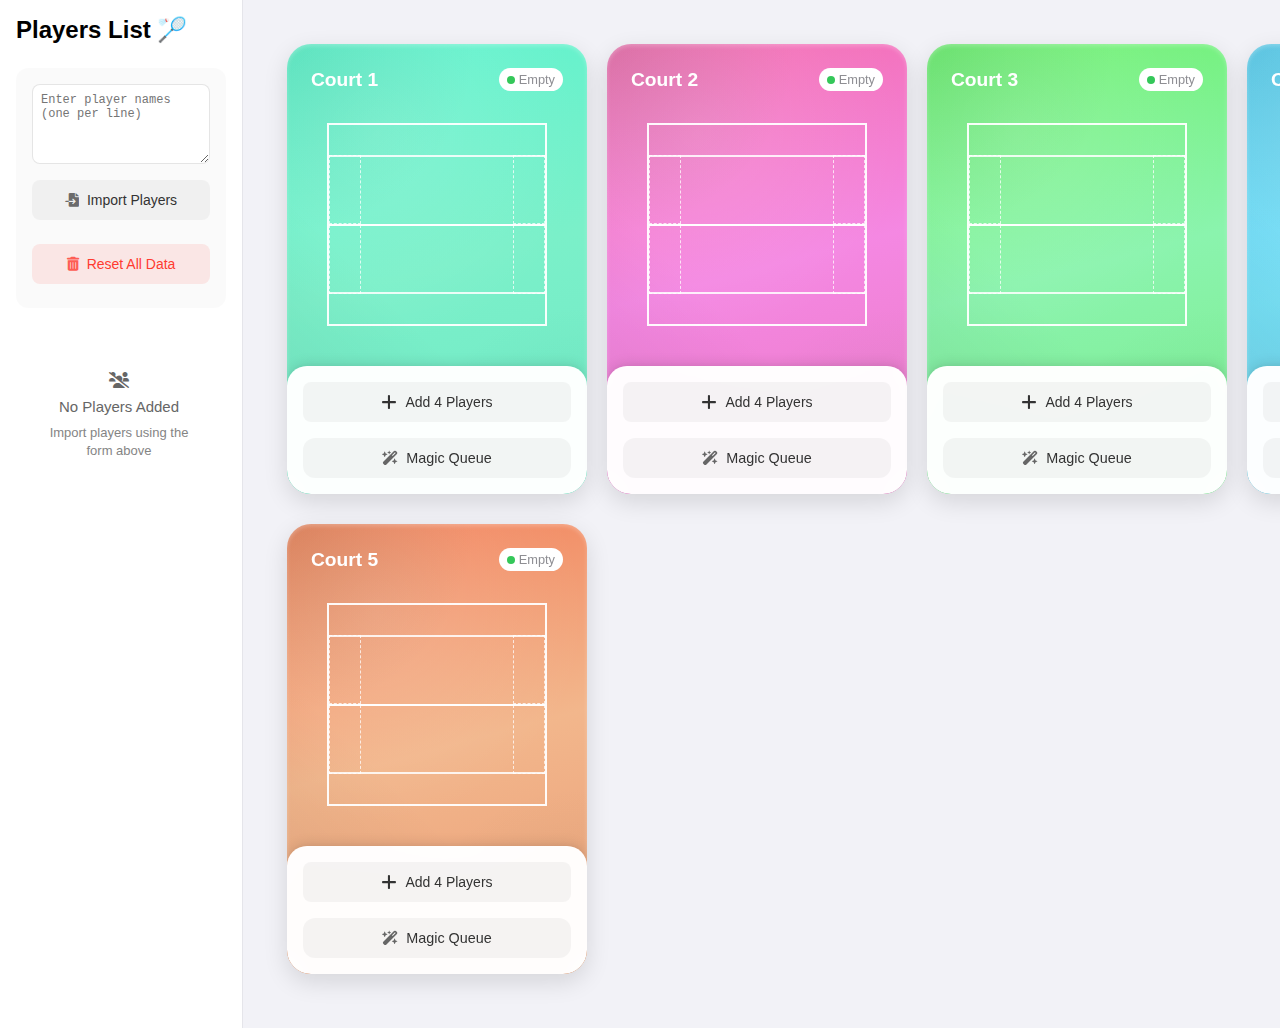
==== index.html @ 4c977e9c "fix cache and gradients" ====
<!DOCTYPE html>
<html lang="en">
<head>
    <meta charset="UTF-8">
    <meta name="viewport" content="width=device-width, initial-scale=1.0, maximum-scale=1.0, user-scalable=no">
    <title>Badminton Queue Manager</title>
    <link rel="manifest" href="manifest.json">
    <meta name="theme-color" content="#0E6F67">
    <link rel="apple-touch-icon" href="icons/icon-192x192.png">
    <!-- Add iOS specific meta tags -->
    <meta name="apple-mobile-web-app-capable" content="yes">
    <meta name="apple-mobile-web-app-status-bar-style" content="black-translucent">
    <meta name="apple-mobile-web-app-title" content="Queue Master">
    <link rel="stylesheet" href="styles.css?v=1.0.1">
    <link rel="stylesheet" href="https://cdnjs.cloudflare.com/ajax/libs/font-awesome/6.0.0/css/all.min.css">
    <!-- Add splash screen images for iOS -->
    <link rel="apple-touch-startup-image" href="splash/apple-splash-2048-2732.png" media="(device-width: 1024px) and (device-height: 1366px) and (-webkit-device-pixel-ratio: 2)">
    <link rel="apple-touch-startup-image" href="splash/apple-splash-1668-2388.png" media="(device-width: 834px) and (device-height: 1194px) and (-webkit-device-pixel-ratio: 2)">
    <link rel="apple-touch-startup-image" href="splash/apple-splash-1536-2048.png" media="(device-width: 768px) and (device-height: 1024px) and (-webkit-device-pixel-ratio: 2)">
    <link rel="apple-touch-startup-image" href="splash/apple-splash-1125-2436.png" media="(device-width: 375px) and (device-height: 812px) and (-webkit-device-pixel-ratio: 3)">
    <link rel="apple-touch-startup-image" href="splash/apple-splash-828-1792.png" media="(device-width: 414px) and (device-height: 896px) and (-webkit-device-pixel-ratio: 2)">
    <meta http-equiv="Cache-Control" content="no-cache, no-store, must-revalidate">
    <meta http-equiv="Pragma" content="no-cache">
    <meta http-equiv="Expires" content="0">
    <script src="app.js?v=1.0.1" defer></script>
    <!-- Force reload for Safari -->
    <script>
        if ('serviceWorker' in navigator) {
            window.addEventListener('load', async () => {
                try {
                    // Unregister old service worker
                    const registrations = await navigator.serviceWorker.getRegistrations();
                    await Promise.all(registrations.map(r => r.unregister()));
                    
                    // Register new service worker
                    await navigator.serviceWorker.register('/sw.js?v=1.0.1');
                    
                    // Force reload after registration
                    window.location.reload(true);
                } catch (error) {
                    console.error('Service worker registration failed:', error);
                }
            });
        }
    </script>
</head>
<body>
    <div class="mobile-tabs">
        <button class="tab-btn active" data-view="courts">
            <i class="fas fa-table-tennis"></i>
            Courts
        </button>
        <button class="tab-btn" data-view="players">
            <i class="fas fa-users"></i>
            Players
        </button>
    </div>

    <div class="views-container">
        <div class="view active" id="courts-view">
            <div class="container">
                <aside class="sidebar">
                    <div class="sidebar-header">
                        <h2>Players List 🏸</h2>
                    </div>
                    <div class="import-section">
                        <textarea id="playerImport" placeholder="Enter player names (one per line)"></textarea>
                        <button id="importButton" class="secondary-button">
                            <i class="fas fa-file-import"></i> Import Players
                        </button>
                        <button id="resetButton" class="danger-button">
                            <i class="fas fa-trash-alt"></i> Reset All Data
                        </button>
                    </div>
                    <div class="players-list" id="playersList">
                        <!-- Players will be dynamically added here -->
                    </div>
                </aside>
                <main class="main-content">
                    <div class="courts-container">
                        <!-- Courts will be dynamically added here -->
                    </div>
                </main>
            </div>
        </div>
        <div class="view" id="players-view">
            <div class="mobile-players-content">
                <div class="sidebar-header">
                    <h2>Players List 🏸</h2>
                </div>
                <div class="import-section">
                    <textarea id="mobilePlayerImport" placeholder="Enter player names (one per line)"></textarea>
                    <button id="mobileImportButton" class="secondary-button">
                        <i class="fas fa-file-import"></i> Import Players
                    </button>
                    <button id="mobileResetButton" class="danger-button">
                        <i class="fas fa-trash-alt"></i> Reset All Data
                    </button>
                </div>
                <div class="mobile-players-list">
                    <!-- Players will be dynamically added here -->
                </div>
            </div>
        </div>
    </div>
    <div id="quickAddModal" class="modal">
        <div class="modal-content">
            <div class="modal-header">
                <h3>Add to Court</h3>
                <button class="close-btn">×</button>
            </div>
            <div class="modal-body">
                <div class="players-section">
                    <div class="section-header">
                        <h4>Available Players</h4>
                        <div class="sort-options">
                            <button class="sort-btn active" data-sort="name">Name</button>
                            <button class="sort-btn" data-sort="games">Games</button>
                            <button class="sort-btn" data-sort="recent">Recent</button>
                        </div>
                    </div>
                    <div class="search-container">
                        <input type="text" 
                               id="quickAddSearchInput" 
                               placeholder="Search players..." 
                               class="player-search-input"
                               autocomplete="off">
                    </div>
                    <div class="selected-count">
                        <span>Selected Players (0/4)</span>
                    </div>
                    <div class="players-grid" id="quickAddPlayersList">
                        <!-- Players will be rendered here -->
                    </div>
                </div>
            </div>
            <div class="modal-footer">
                <button class="modal-btn secondary" id="cancelQuickAdd">Cancel</button>
                <button class="modal-btn primary" id="confirmQuickAdd">Add to Court</button>
            </div>
        </div>
    </div>
    <div id="queueModal" class="modal">
        <div class="modal-content">
            <div class="modal-header">
                <h3>Add to Queue</h3>
                <button class="close-btn">×</button>
            </div>
            <div class="modal-body">
                <div class="players-section">
                    <div class="section-header">
                        <h4>Available Players</h4>
                        <div class="sort-options">
                            <button class="sort-btn active" data-sort="name">Name</button>
                            <button class="sort-btn" data-sort="games">Games</button>
                            <button class="sort-btn" data-sort="recent">Recent</button>
                        </div>
                    </div>
                    <div class="search-container">
                        <input type="text" 
                               id="queueSearchInput" 
                               placeholder="Search players..." 
                               class="player-search-input"
                               autocomplete="off">
                    </div>
                    <div class="players-grid" id="queuePlayersList">
                        <!-- Players will be added here -->
                    </div>
                </div>
                <div class="selected-count">
                    <span>Selected Players (0/4)</span>
                </div>
            </div>
            <div class="modal-footer">
                <button class="modal-btn secondary" id="cancelQueue">Cancel</button>
                <button class="modal-btn primary" id="confirmQueue">Queue</button>
            </div>
        </div>
    </div>
</body>
</html>
---- styles.css ----
:root {
    --primary-color: #007AFF;
    --background-color: #F2F2F7;
    --sidebar-width: 300px;
    --spacing-sm: 8px;
    --spacing-md: 16px;
    --spacing-lg: 24px;
    /* Status Colors */
    --status-playing: #34C759;
    --status-queued: #FF9500;
    --status-resting: #5856D6;
    --status-waiting: #FF3B30;
    --status-nogames: #8E8E93;
    /* Updated Mesh Gradient Variables - Harmonic Green Theme */
    --court-gradient-1: hsl(145, 50%, 72%);
    --court-gradient-2: hsl(135, 45%, 78%);
    --court-gradient-3: hsl(155, 40%, 75%);
    --court-overlay-1: rgba(255, 255, 255, 0.15);
    --court-overlay-2: rgba(0, 0, 0, 0.08);
    --court-shadow-1: rgba(0, 80, 40, 0.1);
    --court-shadow-2: rgba(0, 100, 50, 0.08);
}

* {
    margin: 0;
    padding: 0;
    box-sizing: border-box;
}

body {
    font-family: -apple-system, BlinkMacSystemFont, "Segoe UI", Roboto, Helvetica, Arial, sans-serif;
    background-color: var(--background-color);
}

.container {
    display: flex;
    min-height: 100vh;
}

.sidebar {
    width: var(--sidebar-width);
    background-color: white;
    border-right: 1px solid #E5E5EA;
    padding: var(--spacing-md);
    display: flex;
    flex-direction: column;
    min-height: 0; /* Important for nested flex scrolling */
}

.sidebar-header {
    flex-shrink: 0;
    margin-bottom: var(--spacing-lg);
}

.import-section {
    flex-shrink: 0;
    display: flex;
    flex-direction: column;
    gap: var(--spacing-md);
    margin-bottom: var(--spacing-lg);
    padding: var(--spacing-md);
    background: rgba(0, 0, 0, 0.02);
    border-radius: 12px;
}

#playerImport {
    padding: var(--spacing-sm);
    border: 1px solid rgba(0, 0, 0, 0.1);
    border-radius: 8px;
    min-height: 80px;
    resize: vertical;
    background: white;
    font-size: 0.9em;
}

.primary-button {
    background-color: var(--primary-color);
    color: white;
    border: none;
    padding: var(--spacing-sm) var(--spacing-md);
    border-radius: 8px;
    cursor: pointer;
    font-size: 14px;
    display: flex;
    align-items: center;
    justify-content: center;
    gap: var(--spacing-sm);
    transition: opacity 0.2s;
    margin-bottom: var(--spacing-sm);
    height: 40px;
    min-width: 100px;
}

.primary-button:hover {
    opacity: 0.9;
}

.players-list {
    flex: 1;
    overflow-y: auto;
    padding-right: 4px; /* Space for scrollbar */
    min-height: 0; /* Important for nested flex scrolling */
}

.player-item {
    padding: var(--spacing-md);
    border-radius: 12px;
    background: white;
    margin-bottom: var(--spacing-sm);
    display: flex;
    align-items: center;
    justify-content: space-between;
    transition: all 0.2s ease;
    border: 1px solid rgba(0, 0, 0, 0.05);
}

.player-item:hover {
    transform: translateY(-1px);
    box-shadow: 0 2px 8px rgba(0, 0, 0, 0.05);
}

.player-info {
    display: flex;
    flex-direction: column;
    gap: 4px;
}

.player-name {
    font-weight: 500;
    color: #333;
}

.player-stats {
    display: flex;
    align-items: center;
    gap: var(--spacing-md);
    font-size: 0.85em;
    color: #666;
}

.games-played, .last-game {
    display: flex;
    align-items: center;
    gap: 4px;
}

.games-played i {
    color: #FFD700;
}

.last-game i {
    color: var(--primary-color);
}

.player-statuses {
    display: flex;
    gap: 4px;
    flex-wrap: wrap;
    justify-content: flex-end;
}

.status-badge {
    font-size: 0.75em;
    padding: 2px 6px;
    border-radius: 4px;
    display: flex;
    align-items: center;
    gap: 4px;
    background: rgba(0, 0, 0, 0.05);
    color: #666;
}

.status-badge i {
    font-size: 0.9em;
}

/* Status-specific colors */
.status-badge.playing {
    background: rgba(52, 199, 89, 0.1);
    color: var(--status-playing);
}

.status-badge.queued {
    background: rgba(255, 149, 0, 0.1);
    color: var(--status-queued);
}

.status-badge.resting {
    background: rgba(88, 86, 214, 0.1);
    color: var(--status-resting);
}

.status-badge.available {
    background: rgba(0, 122, 255, 0.1);
    color: var(--primary-color);
}

.status-badge.nogames {
    background: rgba(142, 142, 147, 0.1);
    color: var(--status-nogames);
}

.status-chip {
    padding: 4px 12px;
    border-radius: 12px;
    font-size: 12px;
    font-weight: 500;
    display: flex;
    align-items: center;
    gap: 4px;
}

.status-chip.playing {
    background-color: rgba(52, 199, 89, 0.1);
    color: var(--status-playing);
}

.status-chip.queued {
    background-color: rgba(255, 149, 0, 0.1);
    color: var(--status-queued);
}

.status-chip.resting {
    background-color: rgba(88, 86, 214, 0.1);
    color: var(--status-resting);
}

.status-chip.waiting {
    background-color: rgba(255, 59, 48, 0.1);
    color: var(--status-waiting);
}

.status-chip.nogames {
    background-color: rgba(142, 142, 147, 0.1);
    color: var(--status-nogames);
}

.status-chip i {
    font-size: 10px;
}

.main-content {
    flex-grow: 1;
    padding: var(--spacing-lg);
}

.courts-container {
    display: grid;
    grid-template-columns: repeat(auto-fit, minmax(300px, 1fr));
    gap: 20px;
    padding: 20px;
    max-width: 1600px; /* Increased to accommodate more courts */
    margin: 0 auto;
}

/* Responsive adjustments */
@media (max-width: 1200px) {
    .courts-container {
        grid-template-columns: repeat(2, 1fr);
    }
}

@media (max-width: 768px) {
    .courts-container {
        grid-template-columns: 1fr;
    }
}

.court-2d {
    aspect-ratio: 1 / 1.5;
    width: 100%;
    position: relative;
    display: flex;
    flex-direction: column;
    border-radius: 24px;
    overflow: hidden;
    margin-bottom: 10px;
    background: 
        /* Corner shadows */
        radial-gradient(
            circle at 0 0,
            var(--court-shadow-1) 0%,
            transparent 35%
        ),
        radial-gradient(
            circle at 100% 100%,
            var(--court-shadow-2) 0%,
            transparent 35%
        ),
        /* Radial highlight */
        radial-gradient(
            circle at 30% 20%,
            var(--court-overlay-1) 0%,
            transparent 50%
        ),
        /* Subtle shadow overlay */
        linear-gradient(
            45deg,
            var(--court-overlay-2) 0%,
            transparent 40%
        ),
        /* Base gradient */
        linear-gradient(
            165deg,
            var(--court-gradient-1) 0%,
            var(--court-gradient-2) 50%,
            var(--court-gradient-3) 100%
        );
    box-shadow: 
        0 8px 24px rgba(0, 0, 0, 0.12),
        inset 0 2px 4px rgba(255, 255, 255, 0.25);
    touch-action: manipulation; /* Optimize for touch */
    -webkit-tap-highlight-color: transparent; /* Remove tap highlight on iOS */
    transform: translateZ(0); /* Enable hardware acceleration */
    will-change: transform; /* Optimize animations */
}

.court-simulation {
    flex: 1;
    padding: var(--spacing-lg);
    display: flex;
    flex-direction: column;
}

.court-bottom-section {
    background: rgba(255, 255, 255, 0.98);
    border-radius: 20px 20px 0 0;
    padding: var(--spacing-md);
    box-shadow: 
        0 -4px 12px rgba(0, 0, 0, 0.08),
        0 -2px 4px rgba(0, 0, 0, 0.04);
    backdrop-filter: blur(8px);
    -webkit-backdrop-filter: blur(8px);
}

@media (max-width: 768px) {
    .court-actions {
        margin-bottom: 0px !important;
    }

    /* Update court touch handling */
    .court-2d {
        /* Remove aspect ratio */
        aspect-ratio: unset;
        height: auto;
        /* Keep other existing styles */
        touch-action: none;
        width: calc(100% - var(--spacing-md) * 2);
        max-width: 100%;
        margin: var(--spacing-md);
        border-radius: 24px;
    }

    /* Ensure container allows scrolling */
    .courts-container {
        touch-action: pan-y; /* Enable vertical scrolling */
        -webkit-overflow-scrolling: touch;
        overflow-y: auto;
        overflow-x: hidden;
        width: 100%;
        padding: 0;
        margin: 0;
        max-width: 100%;
        grid-template-columns: 100%;
    }

    /* Ensure view container allows scrolling */
    .view {
        touch-action: pan-y; /* Enable vertical scrolling */
        -webkit-overflow-scrolling: touch;
        overflow-y: auto;
    }
}

.court-header {
    display: flex;
    align-items: center;
    justify-content: space-between;
    margin-bottom: var(--spacing-md);
}

.court-number {
    font-size: 1.2em;
    font-weight: 600;
    color: white;
}

.court-status {
    display: flex;
    align-items: center;
    gap: 4px;
    background: rgba(255, 255, 255, 1);
    padding: 4px 8px;
    border-radius: 12px;
    font-size: 0.8em;
    font-weight: 500;
}

.time-elapsed {
    color: #666;
    margin-left: 4px;
    font-weight: normal;
}

.status-dot {
    width: 8px;
    height: 8px;
    border-radius: 50%;
    background: var(--status-playing);
}

.elapsed-time {
    display: flex;
    align-items: center;
    gap: 4px;
    color: white;
    font-weight: 500;
}

.court-content {
    flex: 1;
    position: relative;
    display: flex;
    flex-direction: column;
    justify-content: space-between;
}

.court-lines {
    position: absolute;
    top: 0;
    left: 0;
    right: 0;
    bottom: 0;
    border: 2px solid rgba(255, 255, 255, 0.95);
    margin: var(--spacing-md);
}

.doubles-sideline {
    position: absolute;
    left: 0;
    right: 0;
    height: 2px;
    background: rgba(255, 255, 255, 0.85);
}

.doubles-sideline.left {
    top: 15%;
}

.doubles-sideline.right {
    bottom: 15%;
}

.service-court {
    position: absolute;
    width: 15%;
    height: 35%;
    border: 1px dashed rgba(255, 255, 255, 0.75);
}

.service-court.top-left {
    top: 15%;
    left: 0;
}

.service-court.top-right {
    top: 15%;
    right: 0;
}

.service-court.bottom-left {
    bottom: 15%;
    left: 0;
}

.service-court.bottom-right {
    bottom: 15%;
    right: 0;
}

.net {
    position: absolute;
    top: 50%;
    left: 0;
    right: 0;
    height: 2px;
    background: white;
    
    transform: translateY(-50%);
}

.net-center {
    position: absolute;
    left: 50%;
    top: 50%;
    transform: translate(-50%, -50%);
    width: 0;
    height: 0;
    background: white;
    border-radius: 50%;
    
}

.team-section {
    position: relative;
    z-index: 1;
    padding: var(--spacing-sm);
    transition: opacity 0.3s ease;
}

.team-info {
    background: rgba(255, 255, 255, 0.98);
    padding: 8px;
    border-radius: 12px;
    box-shadow: 
        0 2px 8px rgba(0, 0, 0, 0.06),
        0 1px 2px rgba(0, 0, 0, 0.04);
    backdrop-filter: blur(8px);
    -webkit-backdrop-filter: blur(8px);
}

.team-players {
    display: flex;
    flex-direction: column;
    gap: 4px;
}

.player {
    display: flex;
    align-items: center;
    padding: 4px 8px;
    border-radius: 6px;
    background: transparent;
    transition: background-color 0.2s ease;
}

.player span {
    font-size: 0.9em;
    font-weight: 500;
    color: #333;
}

.player:hover {
    background: rgba(0, 0, 0, 0.03);
}

/* Remove unnecessary player elements */
.player i,
.player-action-btn {
    display: none;
}

/* Active court styles */
.court-2d.active .court-status {
    color: var(--status-playing);
}

.court-2d.active .status-dot {
    background: var(--status-playing);
}

/* Mobile optimizations */
@media (max-width: 768px) {
    .team-info {
        padding: 6px var(--spacing-sm);
    }

    .player {
        padding: 4px 6px;
    }

    .player-action-btn {
        opacity: 1;
        padding: 4px 6px;
    }

    .courts-container {
        grid-template-columns: 90vw; /* Single column for mobile */
        padding: var(--spacing-md);
        gap: var(--spacing-md);
        padding: 0px;
    }

    .court-2d {
        aspect-ratio: 3/4; /* More compact ratio for mobile */
        scroll-snap-align: center; /* Snap points for each court */
        scroll-snap-stop: always; /* Force stopping at snap points */
        touch-action: pan-x pan-y; /* Allow natural scrolling */
        pointer-events: none; /* Prevent touch interference */
        
        /* Keep existing styles */
        aspect-ratio: unset;
        min-height: 500px;
        width: calc(100% - var(--spacing-md) * 2);
        max-width: 100%;
        margin: var(--spacing-md);
        border-radius: 24px;
    }

    /* But allow touches on interactive elements */
    .court-header,
    .court-bottom-section,
    .queue-action-container,
    button {
        pointer-events: auto;
    }

    /* Ensure container scrolls smoothly */
    .courts-container {
        touch-action: pan-y;
        -webkit-overflow-scrolling: touch;
        padding-bottom: var(--spacing-lg);
    }
}

/* Tablet-specific optimizations */
@media (min-width: 769px) and (max-width: 1024px) {
    .courts-container {
        padding: 0px;
        grid-template-columns: repeat(2, calc(50% - var(--spacing-md))); /* Two columns for tablet */
    }

    .court-2d {
        aspect-ratio: 3/5; /* Balanced ratio for tablets */
        scroll-snap-align: center;
    }
}

/* Add momentum-based scrolling for iOS devices */
@supports (-webkit-touch-callout: none) {
    .courts-container {
        -webkit-overflow-scrolling: touch;
    }
}

.queue-preview {
    margin-top: var(--spacing-md);
    background: rgba(255, 255, 255, 0.98);
    border-radius: 16px;
    padding: var(--spacing-md);
    box-shadow: 
        0 4px 12px rgba(0, 0, 0, 0.08),
        0 2px 4px rgba(0, 0, 0, 0.04);
}

.queue-preview h3 {
    font-size: 0.9em;
    color: #666;
    margin-bottom: var(--spacing-sm);
}

.queue-list {
    display: flex;
    flex-direction: column;
    gap: 4px;
}

.queue-item {
    display: flex;
    align-items: center;
    gap: var(--spacing-sm);
    font-size: 0.85em;
}

.queue-number {
    background: var(--primary-color);
    color: white;
    width: 20px;
    height: 20px;
    border-radius: 50%;
    display: flex;
    align-items: center;
    justify-content: center;
    font-size: 0.8em;
}

.queue-players {
    flex: 1;
}

.estimated-time {
    color: #666;
    font-size: 0.8em;
}

.court-2d:hover {
    transform: none;
    box-shadow: 
        0 8px 24px rgba(0, 0, 0, 0.12),
        inset 0 2px 4px rgba(255, 255, 255, 0.25);
    cursor: default;
    transition: none;
}

/* Update empty state styles */
.court-2d.empty {
    opacity: 1;
}

/* Remove empty team info styles since we're not showing them */
.team-info.empty {
    display: none;
}

/* Keep other empty state styles the same */
.queue-preview.empty {
    background: rgba(255, 255, 255, 0.9);
    min-height: 80px;
}

.quick-add-container {
    position: absolute;
    top: 50%;
    left: 50%;
    transform: translate(-50%, -50%);
    z-index: 2;
    width: 100%;
    text-align: center;
    padding: 0 var(--spacing-lg);
    transition: all 0.3s ease;
}

.quick-add-btn {
    width: 100%;
    height: 40px;
    padding: var(--spacing-sm) var(--spacing-md);
    border-radius: 8px;
    background: rgba(0, 0, 0, 0.04);
    color: #333;
    border: none;
    font-size: 14px;
    font-weight: 500;
    display: flex;
    align-items: center;
    justify-content: center;
    gap: var(--spacing-sm);
    cursor: pointer;
    transition: background-color 0.2s ease;
    margin-bottom: var(--spacing-sm);
}

.quick-add-btn:hover {
    background: rgba(0, 0, 0, 0.06);
}

.quick-add-btn i {
    font-size: 1.2em;
}

/* Add mobile tab styles */
.mobile-tabs {
    display: none;
    position: fixed;
    bottom: 0;
    left: 0;
    right: 0;
    background: white;
    padding: var(--spacing-sm);
    box-shadow: 0 -2px 10px rgba(0, 0, 0, 0.1);
    z-index: 1000;
}

.tab-btn {
    flex: 1;
    display: flex;
    flex-direction: column;
    align-items: center;
    gap: 4px;
    padding: var(--spacing-sm);
    background: none;
    border: none;
    color: #8E8E93;
    font-size: 0.8em;
    cursor: pointer;
    transition: all 0.2s ease;
}

.tab-btn i {
    font-size: 1.4em;
}

.tab-btn.active {
    color: var(--primary-color);
}

.view {
    display: none;
}

.view.active {
    display: block;
}

.mobile-players-content {
    padding: var(--spacing-md);
    background: white;
    min-height: 100vh;
    display: flex;
    flex-direction: column;
    min-height: 0; /* Important for nested flex scrolling */
}

/* Update mobile styles */
@media (max-width: 768px) {
    .mobile-tabs {
        display: flex;
        justify-content: space-around;
    }

    .sidebar {
        display: none; /* Hide sidebar on mobile */
    }

    .mobile-players-content {
        padding: var(--spacing-md);
        padding-bottom: calc(60px + env(safe-area-inset-bottom)); /* Space for tab bar */
    }

    /* Ensure import section is visible */
    .mobile-players-content .import-section {
        margin-bottom: var(--spacing-md);
    }

    /* Fix scrolling on mobile */
    .view {
        height: 100vh;
        overflow-y: auto;
        -webkit-overflow-scrolling: touch; /* Smooth scrolling on iOS */
    }

    /* Adjust spacing for mobile */
    .player-item {
        margin-bottom: var(--spacing-sm);
    }

    /* Style scrollbar for mobile */
    .players-list::-webkit-scrollbar,
    .mobile-players-list::-webkit-scrollbar {
        width: 4px;
    }
}

/* Add safe area padding for iOS devices */
@supports (padding: env(safe-area-inset-bottom)) {
    .mobile-players-content,
    .players-list,
    .mobile-players-list {
        padding-bottom: calc(60px + env(safe-area-inset-bottom));
    }

    .mobile-tabs {
        padding-bottom: calc(var(--spacing-sm) + env(safe-area-inset-bottom));
    }
}

/* Add iPhone SE / smaller device optimization */
@media (max-width: 768px) and (max-height: 667px) {
    .court-2d {
        aspect-ratio: 6.1/9; /* Even shorter for small devices */
        max-height: calc(100vh - 160px);
    }
}

/* Update court gradient overlay for softer effect */
.court-2d::before {
    content: '';
    position: absolute;
    top: 0;
    left: 0;
    right: 0;
    bottom: 0;
    background: 
        url("data:image/svg+xml,%3Csvg viewBox='0 0 100 100' xmlns='http://www.w3.org/2000/svg'%3E%3Cfilter id='noise'%3E%3CfeTurbulence type='fractalNoise' baseFrequency='0.8' numOctaves='4' stitchTiles='stitch'/%3E%3C/filter%3E%3Crect width='100' height='100' filter='url(%23noise)' opacity='0.05'/%3E%3C/svg%3E");
    opacity: 0.1;
    pointer-events: none;
}

/* Ensure court lines are visible on all backgrounds */
.court-lines {
    border-color: rgba(255, 255, 255, 0.95);
}

.doubles-sideline {
    background: rgba(255, 255, 255, 0.85);
}

.service-court {
    border-color: rgba(255, 255, 255, 0.75);
}

/* Modal Base Styles */
.modal {
    display: none;
    position: fixed;
    top: 0;
    left: 0;
    right: 0;
    bottom: 0;
    background: rgba(0, 0, 0, 0.5);
    z-index: 1000;
    backdrop-filter: blur(4px);
    -webkit-backdrop-filter: blur(4px);
}

.modal.active {
    display: flex;
    align-items: center;
    justify-content: center;
}

.modal-content {
    max-width: 480px;
    width: 90%;
    max-height: 85vh;
    background: white;
    border-radius: 16px;
    box-shadow: 0 20px 40px rgba(0, 0, 0, 0.2);
    display: flex;
    flex-direction: column;
}

.modal-header {
    padding: 16px 20px;
    border-bottom: 1px solid rgba(0, 0, 0, 0.1);
    display: flex;
    align-items: center;
    justify-content: space-between;
}

.modal-header h3 {
    font-size: 18px;
    font-weight: 600;
    color: #000;
}

.modal-body {
    flex: 1;
    display: flex;
    flex-direction: column;
    min-height: 0; /* Important for nested flex scrolling */
    padding: 20px;
    gap: var(--spacing-md);
}

.players-section {
    display: flex;
    flex-direction: column;
    flex: 1;
    min-height: 0; /* Important for nested flex scrolling */
}

/* Update search container position */
.search-container {
    flex-shrink: 0;
    margin-bottom: var(--spacing-md);
}

/* Update section header position */
.section-header {
    flex-shrink: 0;
    margin-bottom: var(--spacing-md);
}

/* Update players grid position */
.players-grid {
    flex: 1;
    overflow-y: auto;
    padding-right: 4px; /* Space for scrollbar */
}

@keyframes modalFadeIn {
    from {
        opacity: 0;
        transform: translateY(10px);
    }
    to {
        opacity: 1;
        transform: translateY(0);
    }
}

/* Search Input */
.player-search-input {
    width: 100%;
    height: 40px;
    padding: 0 16px;
    border: 1px solid rgba(0, 0, 0, 0.1);
    border-radius: 8px;
    font-size: 15px;
    background: #F5F5F7;
}

.player-search-input:focus {
    outline: none;
    border-color: var(--primary-color);
    background: white;
}

/* Selected Count */
.selected-count {
    flex-shrink: 0;
    margin-top: 0;
}

/* Modal Footer */
.modal-footer {
    padding: 16px 20px;
    border-top: 1px solid rgba(0, 0, 0, 0.1);
    display: flex;
    gap: 12px;
    justify-content: flex-end;
}

.modal-btn {
    height: 40px;
    min-width: 100px;
    padding: var(--spacing-sm) var(--spacing-md);
    border: none;
    border-radius: 8px;
    font-size: 14px;
    font-weight: 500;
    cursor: pointer;
    transition: background-color 0.2s ease;
}

.modal-btn.secondary {
    background: rgba(0, 0, 0, 0.04);
    color: #666;
}

.modal-btn.secondary:hover {
    background: rgba(0, 0, 0, 0.06);
}

.modal-btn.primary {
    background: var(--primary-color);
    color: white;
}

.modal-btn.primary:hover {
    opacity: 0.9;
}

/* Updated player chip styling */
.players-grid {
    display: flex;
    flex-direction: column;
    gap: 8px;
}

.player-chip {
    padding: 16px;
    background: white;
    border: 1px solid rgba(0, 0, 0, 0.1);
    border-radius: 12px;
    cursor: pointer;
    transition: all 0.2s ease;
    display: flex;
    align-items: center;
    justify-content: space-between;
}

.player-chip:hover {
    transform: translateY(-1px);
    box-shadow: 0 2px 8px rgba(0, 0, 0, 0.05);
}

.player-info {
    display: flex;
    flex-direction: column;
    gap: 8px;
}

.player-name {
    font-size: 15px;
    font-weight: 500;
    color: #000;
}

.player-stats {
    display: flex;
    gap: 6px;
    flex-wrap: wrap;
}

/* Style stat chips */
.player-stats > span {
    display: inline-flex;
    align-items: center;
    gap: 4px;
    padding: 4px 8px;
    border-radius: 6px;
    font-size: 12px;
    font-weight: 500;
    background: rgba(0, 0, 0, 0.05);
    color: #666;
}

.player-stats .games-played {
    background: rgba(255, 215, 0, 0.1);
    color: #B8860B;
}

.player-stats .last-game-time {
    background: rgba(0, 122, 255, 0.1);
    color: var(--primary-color);
}

.player-stats .player-current-status {
    background: rgba(88, 86, 214, 0.1);
    color: var(--status-resting);
}

.player-stats i {
    font-size: 11px;
}

.selection-indicator {
    font-size: 13px;
    font-weight: 500;
    color: #666;
    padding: 6px 12px;
    border-radius: 6px;
    background: rgba(0, 0, 0, 0.05);
    transition: all 0.2s ease;
}

.player-chip.selected .selection-indicator {
    background: rgba(52, 199, 89, 0.1);
    color: var(--status-playing);
}

.player-chip.selected {
    border-color: var(--status-playing);
}

/* Update disabled state */
.player-chip.disabled {
    opacity: 0.6;
    cursor: not-allowed;
    background: #f5f5f7;
}

/* Queue Modal specific overrides */
.queue-modal .player-chip.selected {
    border-color: var(--primary-color);
}

.queue-modal .player-chip.selected .selection-indicator {
    background: rgba(0, 122, 255, 0.1);
    color: var(--primary-color);
}

/* Add transition styles */
.court-2d .team-section {
    transition: all 0.3s ease;
}

.court-2d.empty .team-section {
    opacity: 0;
}

.court-2d.active .team-section {
    opacity: 1;
}

.quick-add-container {
    transition: opacity 0.3s ease;
}

.court-2d.active .quick-add-container {
    opacity: 1;
    pointer-events: auto;
}

/* Add danger button style */
.danger-button {
    background: rgba(255, 59, 48, 0.1);
    color: var(--status-waiting);
    border: none;
    height: 40px;
    padding: var(--spacing-sm) var(--spacing-md);
    border-radius: 8px;
    cursor: pointer;
    font-size: 14px;
    display: flex;
    align-items: center;
    justify-content: center;
    gap: var(--spacing-sm);
    transition: background-color 0.2s ease;
    margin-bottom: var(--spacing-sm);
    min-width: 100px;
}

.danger-button:hover {
    background: rgba(255, 59, 48, 0.15);
}

.danger-button i {
    opacity: 0.8;
}

/* Update start game button style */
.start-game-btn {
    background: rgba(52, 199, 89, 0.1) !important;
    color: var(--status-playing) !important;
    border: none;
    font-size: 0.9em;
    font-weight: 500;
    display: flex;
    align-items: center;
    justify-content: center;
    gap: var(--spacing-sm);
    cursor: pointer;
    padding: var(--spacing-sm) var(--spacing-md);
    border-radius: 12px;
    transition: all 0.2s cubic-bezier(0.16, 1, 0.3, 1);
    box-shadow: none;
    width: 100%;
    margin-bottom: 10px;
    max-width: none;
    height: 40px;
}

.start-game-btn:hover {
    background: rgba(52, 199, 89, 0.15) !important;
}

.start-game-btn i {
    color: var(--status-playing) !important;
}

/* Add any missing component-specific styles */
.court-2d.ready .status-dot {
    background: var(--status-queued);
}

.court-2d.in_progress .status-dot {
    background: var(--status-playing);
}

/* Add transition for status changes */
.court-2d {
    transition: transform 0.3s cubic-bezier(0.4, 0, 0.2, 1),
                box-shadow 0.3s cubic-bezier(0.4, 0, 0.2, 1);
}

.team-section {
    transition: opacity 0.3s ease;
}

/* Toast Container */
.toast-container {
    position: fixed;
    top: calc(env(safe-area-inset-top) + 16px);
    right: 16px;
    z-index: 9999;
    display: flex;
    flex-direction: column;
    gap: 8px;
    pointer-events: none;
}

/* Toast Notification */
.toast {
    display: flex;
    align-items: center;
    gap: 8px;
    padding: 12px 16px;
    background: rgba(0, 0, 0, 0.8);
    backdrop-filter: blur(8px);
    color: white;
    border-radius: 8px;
    box-shadow: 0 4px 12px rgba(0, 0, 0, 0.15);
    opacity: 0;
    transform: translateX(100%);
    animation: toast-slide-in 0.3s ease forwards;
    position: relative;
    overflow: hidden;
    min-width: 200px;
    max-width: 400px;
    pointer-events: auto;
}

/* Toast Types */
.toast-success {
    background: rgba(52, 199, 89, 0.9);
}

.toast-error {
    background: rgba(255, 59, 48, 0.9);
}

.toast-warning {
    background: rgba(255, 149, 0, 0.9);
}

.toast-info {
    background: rgba(0, 122, 255, 0.9);
}

/* Toast Count Badge */
.toast-count {
    margin-left: 6px;
    font-size: 0.9em;
    opacity: 0.8;
}

/* Toast Progress Bar */
.toast-progress {
    position: absolute;
    bottom: 0;
    left: 0;
    width: 100%;
    height: 3px;
    background: rgba(255, 255, 255, 0.3);
    transform-origin: left;
}

/* Toast Animations */
@keyframes toast-slide-in {
    from {
        opacity: 0;
        transform: translateX(100%);
    }
    to {
        opacity: 1;
        transform: translateX(0);
    }
}

@keyframes toast-progress {
    from {
        transform: scaleX(1);
    }
    to {
        transform: scaleX(0);
    }
}

.toast-fade-out {
    animation: toast-fade-out 0.3s ease forwards;
}

@keyframes toast-fade-out {
    from {
        opacity: 1;
        transform: translateX(0);
    }
    to {
        opacity: 0;
        transform: translateX(100%);
    }
}

/* Adjust for mobile */
@media (max-width: 768px) {
    .toast-container {
        left: 16px;
        right: 16px;
    }
    
    .toast {
        width: 100%;
        max-width: none;
    }
}

/* Add queue button styles */
.queue-action-container {
    display: flex;
    gap: var(--spacing-sm);
    margin-top: var(--spacing-md);
}

/* Update queue button styles */
.add-to-queue-btn {
    height: 40px !important; /* Force height with !important to override any conflicts */
    padding: var(--spacing-sm) var(--spacing-md);
    border-radius: 12px;
    background: rgba(0, 0, 0, 0.04);
    border: none;
    color: #333;
    font-size: 14px;
    font-weight: 500;
    display: flex;
    align-items: center;
    justify-content: center;
    gap: var(--spacing-sm);
    cursor: pointer;
    transition: background-color 0.2s ease;
}

.add-to-queue-btn:hover {
    background: rgba(0, 0, 0, 0.06);
}

/* Update court actions layout */
.court-actions {
    display: flex;
    flex-direction: column;
    gap: var(--spacing-sm);
    
}

/* Add margin to complete game button */
.complete-game-btn {
    background: rgba(52, 199, 89, 0.1) !important;
    color: var(--status-playing) !important;
    border: none;
    margin-bottom: 5px;
}

/* Consistent button styles */
.court-button {
    width: 100%;
    padding: var(--spacing-sm) var(--spacing-md);
    border-radius: 8px;
    border: none;
    background: rgba(0, 0, 0, 0.04);
    color: #333;
    font-size: 14px;
    font-weight: 500;
    display: flex;
    align-items: center;
    justify-content: center;
    gap: var(--spacing-sm);
    cursor: pointer;
    transition: background-color 0.2s ease;
    margin-bottom: var(--spacing-sm);
}

.court-button:hover {
    background: rgba(0, 0, 0, 0.06);
}

.court-button i {
    color: #666;
    font-size: 14px;
}

/* Queue section */
.queue-section {
    margin-top: var(--spacing-sm);
    padding: var(--spacing-sm);
    background: rgba(0, 0, 0, 0.02);
    border-radius: 8px;
}

.queue-header {
    font-size: 0.75em;
    color: #666;
    margin-bottom: 4px;
}

.queue-list {
    display: flex;
    flex-direction: column;
    gap: 2px;
}

.queue-match {
    display: flex;
    align-items: center;
    padding: 4px var(--spacing-sm);
    background: rgba(255, 255, 255, 0.8);
    border-radius: 6px;
    font-size: 0.8em;
    color: #333;
}

.match-number {
    background: rgba(0, 0, 0, 0.1);
    color: #666;
    width: 16px;
    height: 16px;
    border-radius: 50%;
    display: flex;
    align-items: center;
    justify-content: center;
    font-size: 0.75em;
    margin-right: 4px;
}

/* Remove colored team indicators in queue */
.queue-match .team-a,
.queue-match .team-b {
    color: #333;
    font-weight: 500;
}

.queue-match .vs {
    color: #999;
    font-size: 0.9em;
    padding: 0 4px;
}

/* Update action buttons for monochromatic look */
.court-button,
.add-to-queue-btn,
.complete-game-btn {
    background: rgba(0, 0, 0, 0.04);
    color: #333;
    border: none;
    height: 40px;
    font-size: 0.9em;
    font-weight: 500;
    display: flex;
    align-items: center;
    justify-content: center;
    gap: var(--spacing-sm);
    cursor: pointer;
    padding: var(--spacing-sm) var(--spacing-md);
    border-radius: 12px;
    transition: all 0.2s cubic-bezier(0.16, 1, 0.3, 1);
}

.court-button:hover,
.add-to-queue-btn:hover,
.complete-game-btn:hover {
    background: rgba(0, 0, 0, 0.06);
    transform: translateY(-1px);
}

.court-button i,
.add-to-queue-btn i,
.complete-game-btn i {
    color: #666;
}

/* Update remaining matches indicator */
.queue-match.remaining {
    justify-content: center;
    color: #666;
    background: rgba(0, 0, 0, 0.02);
    font-size: 0.75em;
}

/* Queue Modal Team Styles */
.queue-modal .team-selection {
    display: flex;
    gap: var(--spacing-md);
    margin-bottom: var(--spacing-md);
}

.team-indicator {
    font-size: 0.8em;
    font-weight: 600;
    padding: 2px 6px;
    border-radius: 4px;
    margin-left: auto;
}

.player-chip.team-a {
    background: rgba(52, 199, 89, 0.1);
    border: 1px solid rgba(52, 199, 89, 0.2);
}

.player-chip.team-b {
    background: rgba(0, 122, 255, 0.1);
    border: 1px solid rgba(0, 122, 255, 0.2);
}

.player-chip.team-a .team-indicator {
    background: var(--status-playing);
    color: white;
}

.player-chip.team-b .team-indicator {
    background: var(--primary-color);
    color: white;
}

.matchup-preview {
    text-align: center;
    padding: var(--spacing-md);
    margin: var(--spacing-md) 0;
    border-radius: 12px;
    font-size: 0.9em;
    color: #666;
}

.matchup-preview.ready {
    background: rgba(52, 199, 89, 0.1);
    color: var(--status-playing);
    font-weight: 500;
}

/* Queue display in court */
.queue-match {
    display: flex;
    align-items: center;
    gap: var(--spacing-sm);
    padding: var(--spacing-sm);
    background: rgba(0, 0, 0, 0.02);
    border-radius: 8px;
    font-size: 0.9em;
}

.queue-match .vs {
    color: #666;
    font-weight: 500;
    padding: 0 var(--spacing-sm);
}

/* Secondary button style */
.secondary-button {
    background: rgba(0, 0, 0, 0.04);
    color: #333;
    border: none;
    height: 40px;
    padding: var(--spacing-sm) var(--spacing-md);
    border-radius: 8px;
    cursor: pointer;
    font-size: 14px;
    display: flex;
    align-items: center;
    justify-content: center;
    gap: var(--spacing-sm);
    transition: background-color 0.2s ease;
    margin-bottom: var(--spacing-sm);
    min-width: 100px;
}

.secondary-button:hover {
    background: rgba(0, 0, 0, 0.06);
}

.secondary-button i {
    opacity: 0.7;
}

/* Update status colors */
.court-2d.in_progress .court-status {
    color: var(--status-playing);
}

.court-2d.ready .court-status {
    color: var(--status-queued);
}

.court-2d.empty .court-status {
    color: var(--status-nogames);
}

/* Update complete game button style */
.complete-game-btn {
    background: rgba(52, 199, 89, 0.1) !important;
    color: var(--status-playing) !important;
    border: none;
}

.complete-game-btn:hover {
    background: rgba(52, 199, 89, 0.15) !important;
}

.complete-game-btn i {
    color: var(--status-playing) !important;
}

/* Hide the button in empty courts */
.court-2d.empty .complete-game-btn {
    display: none;
}

/* Search input styling */
.search-container {
    margin-bottom: var(--spacing-md);
}

.player-search-input {
    width: 100%;
    padding: var(--spacing-sm) var(--spacing-md);
    border: 1px solid rgba(0, 0, 0, 0.1);
    border-radius: 8px;
    font-size: 1em;
    background: #F5F5F7;
    transition: all 0.2s ease;
}

.player-search-input:focus {
    outline: none;
    background: white;
    border-color: var(--primary-color);
    box-shadow: 0 0 0 2px rgba(0, 122, 255, 0.1);
}

/* Empty State */
.empty-state {
    text-align: center;
    padding: 40px 20px;
    color: #666;
}

.empty-state p {
    font-size: 15px;
    font-weight: 500;
    margin: 8px 0;
}

.empty-state span {
    font-size: 13px;
    opacity: 0.8;
}

/* Add section for sort buttons */
.sort-options {
    display: flex;
    gap: 8px;
    margin-bottom: var(--spacing-md);
}

.sort-btn {
    padding: 6px 12px;
    border: 1px solid rgba(0, 0, 0, 0.1);
    border-radius: 6px;
    background: white;
    color: #666;
    font-size: 13px;
    cursor: pointer;
    transition: all 0.2s ease;
}

.sort-btn:hover {
    background: #F5F5F7;
}

.sort-btn.active {
    background: var(--primary-color);
    color: white;
    border-color: var(--primary-color);
}

/* Update section header styling */
.section-header {
    display: flex;
    align-items: center;
    justify-content: space-between;
    margin-bottom: var(--spacing-md);
}

.section-header h4 {
    font-size: 15px;
    font-weight: 600;
    color: #000;
}

/* Update selected count styling */
.selected-count {
    margin-top: var(--spacing-md);
    padding: 12px;
    background: #F5F5F7;
    border-radius: 8px;
    text-align: center;
    font-size: 14px;
    font-weight: 500;
    color: #666;
    transition: all 0.2s ease;
}

.selected-count.full {
    background: rgba(52, 199, 89, 0.1);
    color: var(--status-playing);
}

/* Update player chip styling */
.player-chip {
    padding: 16px;
    background: white;
    border: 1px solid rgba(0, 0, 0, 0.1);
    border-radius: 12px;
    cursor: pointer;
    transition: all 0.2s ease;
    display: flex;
    align-items: center;
    justify-content: space-between;
}

.player-chip:hover {
    transform: translateY(-1px);
    box-shadow: 0 2px 8px rgba(0, 0, 0, 0.05);
}

.player-info {
    display: flex;
    flex-direction: column;
    gap: 8px;
}

.player-name {
    font-size: 15px;
    font-weight: 500;
    color: #000;
}

.player-stats {
    display: flex;
    gap: 6px;
    flex-wrap: wrap;
}

/* Style stat chips */
.player-stats > span {
    display: inline-flex;
    align-items: center;
    gap: 4px;
    padding: 4px 8px;
    border-radius: 6px;
    font-size: 12px;
    font-weight: 500;
    background: rgba(0, 0, 0, 0.05);
    color: #666;
}

.player-stats .games-played {
    background: rgba(255, 215, 0, 0.1);
    color: #B8860B;
}

.player-stats .last-game-time {
    background: rgba(0, 122, 255, 0.1);
    color: var(--primary-color);
}

.player-stats .player-current-status {
    background: rgba(88, 86, 214, 0.1);
    color: var(--status-resting);
}

.player-stats i {
    font-size: 11px;
}

.selection-indicator {
    font-size: 13px;
    font-weight: 500;
    color: #666;
    padding: 6px 12px;
    border-radius: 6px;
    background: rgba(0, 0, 0, 0.05);
    transition: all 0.2s ease;
}

.player-chip.selected .selection-indicator {
    background: rgba(52, 199, 89, 0.1);
    color: var(--status-playing);
}

.player-chip.selected {
    border-color: var(--status-playing);
}

/* Update disabled state */
.player-chip.disabled {
    opacity: 0.6;
    cursor: not-allowed;
    background: #f5f5f7;
}

/* Queue Modal specific overrides */
.queue-modal .player-chip.selected {
    border-color: var(--primary-color);
}

.queue-modal .player-chip.selected .selection-indicator {
    background: rgba(0, 122, 255, 0.1);
    color: var(--primary-color);
}

/* Style scrollbar */
.players-grid::-webkit-scrollbar {
    width: 8px;
}

.players-grid::-webkit-scrollbar-track {
    background: #f1f1f1;
    border-radius: 4px;
}

.players-grid::-webkit-scrollbar-thumb {
    background: #c1c1c1;
    border-radius: 4px;
}

.players-grid::-webkit-scrollbar-thumb:hover {
    background: #a1a1a1;
}

/* Update player chip team styling */
.player-chip.selected.team-a {
    background: rgba(52, 199, 89, 0.1);
    border-color: var(--status-playing);
}

.player-chip.selected.team-b {
    background: rgba(0, 122, 255, 0.1);
    border-color: var(--primary-color);
}

.player-chip.selected.team-a .selection-indicator {
    color: var(--status-playing);
}

.player-chip.selected.team-b .selection-indicator {
    color: var(--primary-color);
}

/* Update selected count team colors */
.team-count.team-a {
    background: rgba(52, 199, 89, 0.1);
    color: var(--status-playing);
}

.team-count.team-b {
    background: rgba(0, 122, 255, 0.1);
    color: var(--primary-color);
}

/* Add team indicators */
.team-indicator {
    display: inline-block;
    padding: 2px 6px;
    border-radius: 4px;
    font-size: 12px;
    font-weight: 500;
    margin-left: 8px;
}

.team-a .team-indicator {
    background: rgba(52, 199, 89, 0.1);
    color: var(--status-playing);
}

.team-b .team-indicator {
    background: rgba(0, 122, 255, 0.1);
    color: var(--primary-color);
}

/* Update selected count to show teams */
.selected-count.has-teams {
    display: flex;
    justify-content: center;
    gap: var(--spacing-md);
}

.team-count {
    padding: 4px 8px;
    border-radius: 4px;
    font-size: 13px;
}

.team-count.team-a {
    background: rgba(52, 199, 89, 0.1);
    color: var(--status-playing);
}

.team-count.team-b {
    background: rgba(0, 122, 255, 0.1);
    color: var(--primary-color);
}

/* Queue Modal specific styles */
.queue-modal .player-chip.selected {
    background: rgba(0, 122, 255, 0.05);
    border-color: var(--primary-color);
}

.queue-modal .player-chip.selected .selection-indicator {
    color: var(--primary-color);
}

.queue-modal .selected-count {
    background: rgba(0, 122, 255, 0.05);
    color: var(--primary-color);
}

/* Update shuttlecock animation styles */
@keyframes flyAround {
    0% {
        transform: translate(20%, 20%) rotate(30deg) scale(2);
        animation-timing-function: ease-out;
        opacity: 0.9;
    }
    25% {
        transform: translate(70%, 30%) rotate(-45deg) scale(1.5);
        animation-timing-function: ease-in;
        opacity: 0.7;
    }
    50% {
        transform: translate(60%, 70%) rotate(60deg) scale(2);
        animation-timing-function: ease-out;
        opacity: 0.9;
    }
    75% {
        transform: translate(30%, 60%) rotate(-30deg) scale(1.5);
        animation-timing-function: ease-in;
        opacity: 0.7;
    }
    100% {
        transform: translate(20%, 20%) rotate(30deg) scale(2);
        animation-timing-function: ease-out;
        opacity: 0.9;
    }
}

/* Second shuttlecock with different physics */
@keyframes flyAroundAlt {
    0% {
        transform: translate(70%, 70%) rotate(-45deg) scale(2);
        animation-timing-function: ease-out;
        opacity: 0.9;
    }
    25% {
        transform: translate(30%, 40%) rotate(30deg) scale(1.5);
        animation-timing-function: ease-in;
        opacity: 0.7;
    }
    50% {
        transform: translate(20%, 20%) rotate(-60deg) scale(2);
        animation-timing-function: ease-out;
        opacity: 0.9;
    }
    75% {
        transform: translate(60%, 50%) rotate(45deg) scale(1.5);
        animation-timing-function: ease-in;
        opacity: 0.7;
    }
    100% {
        transform: translate(70%, 70%) rotate(-45deg) scale(2);
        animation-timing-function: ease-out;
        opacity: 0.9;
    }
}

.court-2d.in_progress::after {
    content: '';
    position: absolute;
    top: 0;
    left: 0;
    right: 0;
    bottom: 0;
    background-image: url("data:image/svg+xml,%3Csvg width='32' height='32' viewBox='0 0 32 32' fill='none' xmlns='http://www.w3.org/2000/svg'%3E%3Cpath d='M16 4L19 10H13L16 4Z' fill='white' fill-opacity='0.9'/%3E%3Cpath d='M19 10C19 10 22 15 22 18C22 21 19 26 16 26C13 26 10 21 10 18C10 15 13 10 13 10H19Z' fill='white' fill-opacity='0.7'/%3E%3C/svg%3E");
    background-repeat: no-repeat;
    pointer-events: none;
    animation: flyAround 6s infinite cubic-bezier(0.45, 0, 0.55, 1);
    z-index: 1;
}

.court-2d.in_progress::before {
    content: '';
    position: absolute;
    top: 0;
    left: 0;
    right: 0;
    bottom: 0;
    background-image: url("data:image/svg+xml,%3Csvg width='32' height='32' viewBox='0 0 32 32' fill='none' xmlns='http://www.w3.org/2000/svg'%3E%3Cpath d='M16 4L19 10H13L16 4Z' fill='white' fill-opacity='0.9'/%3E%3Cpath d='M19 10C19 10 22 15 22 18C22 21 19 26 16 26C13 26 10 21 10 18C10 15 13 10 13 10H19Z' fill='white' fill-opacity='0.7'/%3E%3C/svg%3E");
    background-repeat: no-repeat;
    pointer-events: none;
    animation: flyAroundAlt 7s infinite cubic-bezier(0.45, 0, 0.55, 1);
    z-index: 1;
}

/* Mobile Import Form Improvements */
#mobilePlayerImport {
    padding: var(--spacing-md);
    border: 1px solid rgba(0, 0, 0, 0.1);
    border-radius: 8px;
    min-height: 120px; /* Taller for mobile */
    width: 100%;
    resize: vertical;
    background: white;
    margin-bottom: var(--spacing-md);
}

/* Mobile Import Section */
.mobile-players-content .import-section {
    padding: var(--spacing-md);
    margin: var(--spacing-md) 0;
    border-radius: 12px;
    display: flex;
    flex-direction: column;
    gap: var(--spacing-md);
}

/* Mobile Button Container */
.mobile-players-content .import-section .button-container {
    display: flex;
    flex-direction: column;
    gap: var(--spacing-sm);
}

/* Mobile Import Button */
#mobileImportButton {
    width: 100%;
    height: 48px; /* Taller touch target */
    padding: var(--spacing-md);
}

/* Mobile Reset Button */
#mobileResetButton {
    width: 100%;
    height: 48px; /* Taller touch target */
    padding: var(--spacing-md);
}

/* Improve touch targets for mobile */
@media (max-width: 768px) {
    .mobile-players-content {
        padding: var(--spacing-md);
        padding-bottom: calc(80px + env(safe-area-inset-bottom));
    }

    .mobile-players-content .import-section {
        margin-bottom: var(--spacing-lg);
    }

    /* Add some spacing between the header and import section */
    .mobile-players-content .sidebar-header {
        margin-bottom: var(--spacing-md);
    }
}

/* Add momentum scrolling for iOS devices */
@supports (-webkit-touch-callout: none) {
    .views-container,
    .courts-container,
    .mobile-players-content {
        -webkit-overflow-scrolling: touch;
    }
}

/* Add subtle parallax effect during scroll */
@media (max-width: 1024px) {
    .court-2d .court-lines {
        transition: transform 0.2s ease-out;
    }

    .courts-container:active .court-2d .court-lines {
        transform: scale(0.98);
    }
}

/* Fix horizontal scrolling on mobile */
@media (max-width: 768px) {
    /* Prevent horizontal overflow */
    body {
        overflow-x: hidden;
        width: 100%;
        position: relative;
    }

    /* Ensure views stay within viewport */
    .views-container {
        width: 100%;
        overflow-x: hidden;
    }

    .view {
        width: 100%;
        max-width: 100vw;
        overflow-x: hidden;
    }

    /* Update courts container sizing */
    .courts-container {
        width: 100%;
        padding: 0;
        margin: 0;
        max-width: 100%;
        grid-template-columns: 100%; /* Full width single column */
    }

    /* Ensure court fits within viewport */
    .court-2d {
        width: 100%;
        max-width: 100%;
        margin: 0 0 var(--spacing-md) 0;
        border-radius: 24px; /* Keep the border radius */
    }

    /* Fix mobile players content width */
    .mobile-players-content {
        width: 100%;
        max-width: 100%;
        padding-left: var(--spacing-md);
        padding-right: var(--spacing-md);
        box-sizing: border-box;
    }

    /* Ensure import section stays within bounds */
    .import-section {
        width: 100%;
        max-width: 100%;
        box-sizing: border-box;
    }

    /* Remove parallax effect on mobile */
    .courts-container:active .court-2d .court-lines {
        transform: none;
    }

    .court-2d .court-lines {
        transition: none;
    }

    /* Add bottom spacing for tab bar */
    .views-container {
        padding-bottom: calc(60px + env(safe-area-inset-bottom));
    }
}

/* Prevent zoom on mobile inputs */
#playerImport,
#mobilePlayerImport {
    font-size: 12px;
    max-height: 150px;
    touch-action: manipulation; /* Prevent double-tap zoom */
}

@media (max-width: 768px) {
    #playerImport,
    #mobilePlayerImport {
        font-size: 16px !important;
        -webkit-text-size-adjust: none; /* Change from 100% to none */
        touch-action: pan-x pan-y; /* Allow scrolling but prevent zoom */
    }
}

.offline-container {
    display: flex;
    flex-direction: column;
    align-items: center;
    justify-content: center;
    height: 100vh;
    text-align: center;
    padding: var(--spacing-lg);
}

.offline-container button {
    margin-top: var(--spacing-md);
    padding: var(--spacing-md) var(--spacing-lg);
    border-radius: 8px;
    background: var(--primary-color);
    color: white;
    border: none;
    font-size: 16px;
    cursor: pointer;
}

.magic-queue-btn {
    background: rgba(0, 0, 0, 0.04);
    color: #333;
    border: none;
    font-size: 0.9em;
    padding: var(--spacing-sm) var(--spacing-md);
    border-radius: 12px;
    height: 40px;
    display: flex;
    align-items: center;
    justify-content: center;
    gap: 8px;
    cursor: pointer;
    transition: all 0.2s ease;
}

.magic-queue-btn:hover {
    transform: translateY(-1px);
    box-shadow: 0 2px 4px rgba(0, 0, 0, 0.1);
}

.magic-queue-btn i {
    color: #666666;
}
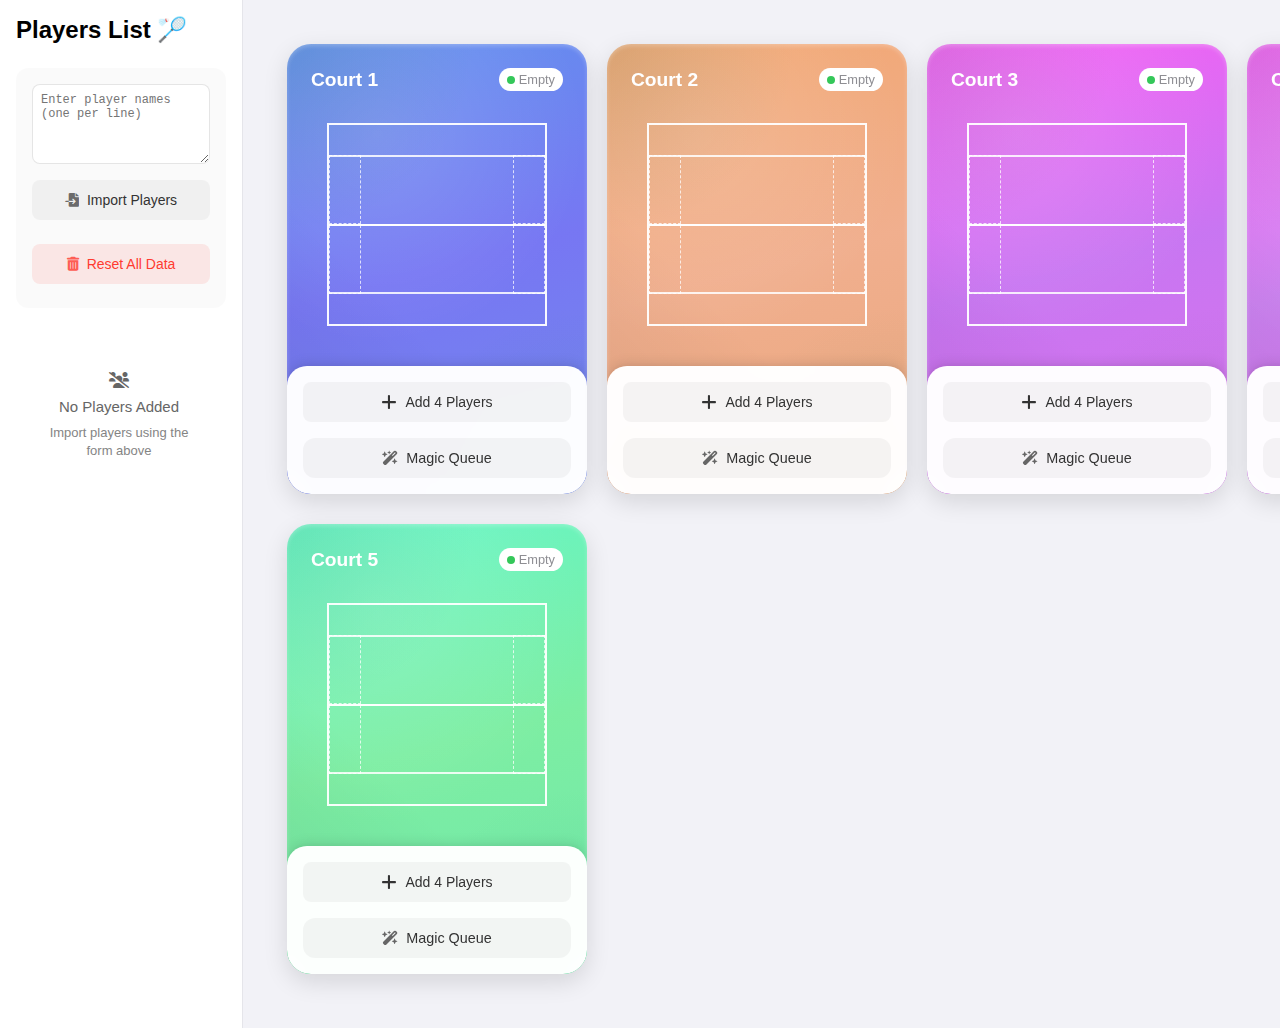
==== commit dc28882c: "caching again" ====
--- a/index.html
+++ b/index.html
@@ -28,15 +28,7 @@
         if ('serviceWorker' in navigator) {
             window.addEventListener('load', async () => {
                 try {
-                    // Unregister old service worker
-                    const registrations = await navigator.serviceWorker.getRegistrations();
-                    await Promise.all(registrations.map(r => r.unregister()));
-                    
-                    // Register new service worker
-                    await navigator.serviceWorker.register('/sw.js?v=1.0.1');
-                    
-                    // Force reload after registration
-                    window.location.reload(true);
+                    await navigator.serviceWorker.register('/sw.js');
                 } catch (error) {
                     console.error('Service worker registration failed:', error);
                 }
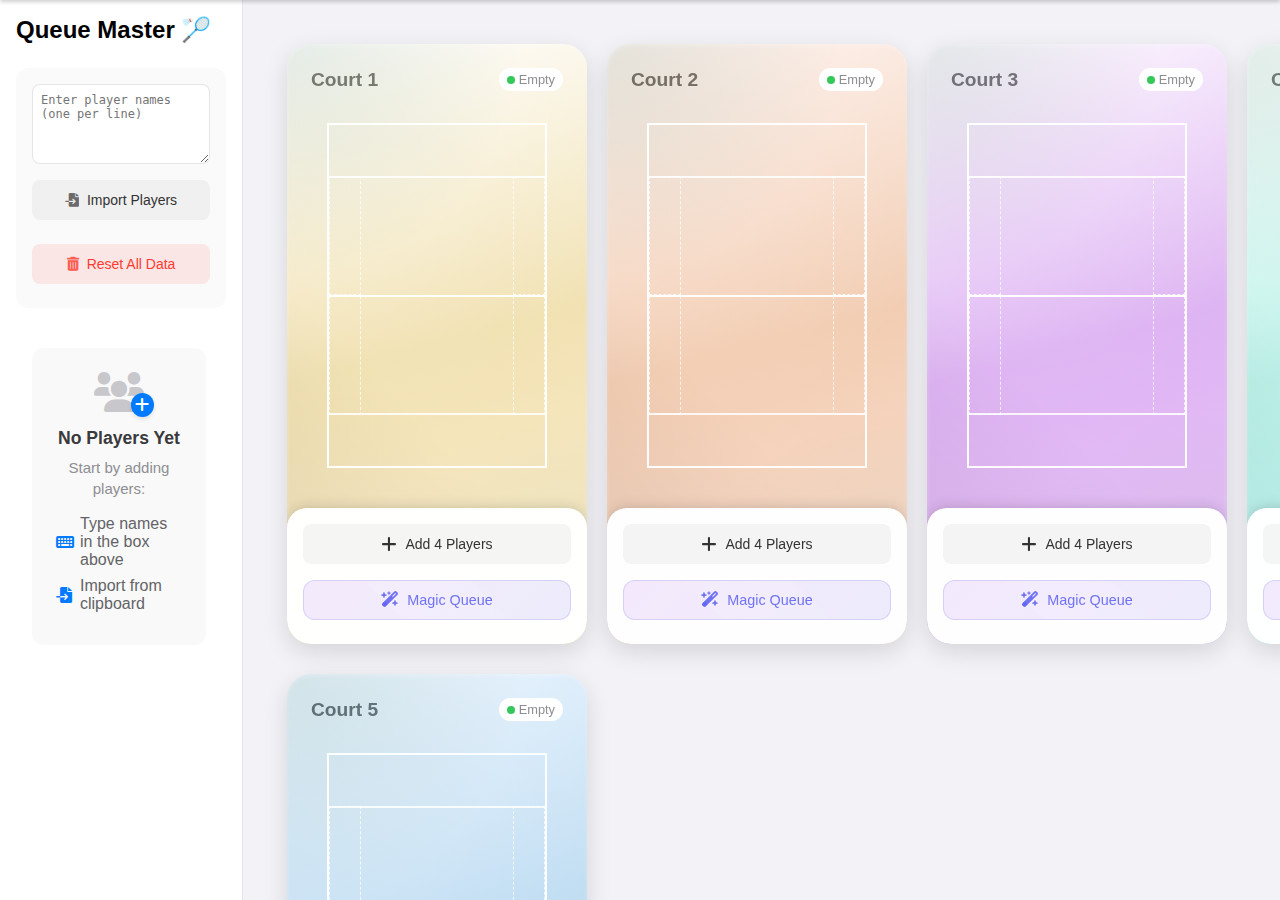
==== commit 79a30932: "empty states, onboarding, magic queue, leveling system" ====
--- a/index.html
+++ b/index.html
@@ -28,9 +28,10 @@
         if ('serviceWorker' in navigator) {
             window.addEventListener('load', async () => {
                 try {
-                    await navigator.serviceWorker.register('/sw.js');
+                    const registration = await navigator.serviceWorker.register('sw.js');
+                    console.log('ServiceWorker registration successful');
                 } catch (error) {
-                    console.error('Service worker registration failed:', error);
+                    console.error('ServiceWorker registration failed:', error);
                 }
             });
         }
@@ -53,7 +54,7 @@
             <div class="container">
                 <aside class="sidebar">
                     <div class="sidebar-header">
-                        <h2>Players List 🏸</h2>
+                        <h2>Queue Master 🏸</h2>
                     </div>
                     <div class="import-section">
                         <textarea id="playerImport" placeholder="Enter player names (one per line)"></textarea>
@@ -78,7 +79,7 @@
         <div class="view" id="players-view">
             <div class="mobile-players-content">
                 <div class="sidebar-header">
-                    <h2>Players List 🏸</h2>
+                    <h2>Queue Master 🏸</h2>
                 </div>
                 <div class="import-section">
                     <textarea id="mobilePlayerImport" placeholder="Enter player names (one per line)"></textarea>
--- a/styles.css
+++ b/styles.css
@@ -136,9 +136,10 @@
     gap: var(--spacing-md);
     font-size: 0.85em;
     color: #666;
-}
-
-.games-played, .last-game {
+    flex-wrap: wrap;
+}
+
+.games-played, .last-game, .status-badge {
     display: flex;
     align-items: center;
     gap: 4px;
@@ -160,7 +161,7 @@
 }
 
 .status-badge {
-    font-size: 0.75em;
+    font-size: 1em; /* Match other stats size */
     padding: 2px 6px;
     border-radius: 4px;
     display: flex;
@@ -267,7 +268,7 @@
 }
 
 .court-2d {
-    aspect-ratio: 1 / 1.5;
+    aspect-ratio: 1 / 2;
     width: 100%;
     position: relative;
     display: flex;
@@ -341,7 +342,7 @@
     /* Update court touch handling */
     .court-2d {
         /* Remove aspect ratio */
-        aspect-ratio: unset;
+        aspect-ratio: 1/2;
         height: auto;
         /* Keep other existing styles */
         touch-action: none;
@@ -382,7 +383,8 @@
 .court-number {
     font-size: 1.2em;
     font-weight: 600;
-    color: white;
+    mix-blend-mode: difference;
+    color: rgba(148, 148, 148, 0.787);
 }
 
 .court-status {
@@ -658,13 +660,46 @@
 .queue-item {
     display: flex;
     align-items: center;
+    justify-content: space-between;
+    padding: 4px var(--spacing-sm);
+    background: rgba(255, 255, 255, 0.8);
+    border-radius: 6px;
+    font-size: 0.8em;
+    color: #333;
+}
+
+.queue-content {
+    display: flex;
+    align-items: center;
     gap: var(--spacing-sm);
-    font-size: 0.85em;
+    flex: 1;
+}
+
+.queue-item .remove-queue-btn {
+    background: none;
+    border: none;
+    color: #ff4444;
+    cursor: pointer;
+    padding: 4px 8px;
+    font-size: 0.9em;
+    opacity: 0.7;
+    transition: opacity 0.2s;
+    display: flex;
+    align-items: center;
+    justify-content: center;
+}
+
+.queue-item .remove-queue-btn:hover {
+    opacity: 1;
+}
+
+.queue-item .remove-queue-btn i {
+    font-size: 0.9em;
 }
 
 .queue-number {
-    background: var(--primary-color);
-    color: white;
+    background: white;
+    color: black;
     width: 20px;
     height: 20px;
     border-radius: 50%;
@@ -2248,26 +2283,490 @@
 }
 
 .magic-queue-btn {
-    background: rgba(0, 0, 0, 0.04);
-    color: #333;
-    border: none;
+    background: linear-gradient(
+        135deg,
+        rgba(147, 51, 234, 0.1) 0%,
+        rgba(79, 70, 229, 0.1) 100%
+    );
+    color: #6366F1;
+    border: 1px solid rgba(99, 102, 241, 0.2);
     font-size: 0.9em;
     padding: var(--spacing-sm) var(--spacing-md);
     border-radius: 12px;
     height: 40px;
+    width: 100%;
     display: flex;
     align-items: center;
     justify-content: center;
     gap: 8px;
     cursor: pointer;
-    transition: all 0.2s ease;
+    transition: all 0.2s cubic-bezier(0.4, 0, 0.2, 1);
+    position: relative;
+    overflow: hidden;
+    margin-bottom: var(--spacing-sm);
 }
 
 .magic-queue-btn:hover {
     transform: translateY(-1px);
+    box-shadow: 
+        0 4px 12px rgba(99, 102, 241, 0.15),
+        0 2px 4px rgba(99, 102, 241, 0.1);
+    background: linear-gradient(
+        135deg,
+        rgba(147, 51, 234, 0.15) 0%,
+        rgba(79, 70, 229, 0.15) 100%
+    );
+}
+
+.magic-queue-btn:active {
+    transform: translateY(0);
+    box-shadow: none;
+}
+
+/* Add sparkle effect */
+.magic-queue-btn::before {
+    content: '';
+    position: absolute;
+    top: -50%;
+    left: -50%;
+    width: 200%;
+    height: 200%;
+    background: radial-gradient(
+        circle,
+        rgba(255, 255, 255, 0.1) 0%,
+        transparent 70%
+    );
+    transform: rotate(45deg);
+    animation: sparkle 3s infinite linear;
+    pointer-events: none;
+}
+
+@keyframes sparkle {
+    from {
+        transform: rotate(0deg) translate(-50%, -50%);
+    }
+    to {
+        transform: rotate(360deg) translate(-50%, -50%);
+    }
+}
+
+.magic-queue-btn i {
+    color: #6366F1;
+    font-size: 1.1em;
+    animation: wiggle 2s infinite;
+}
+
+@keyframes wiggle {
+    0%, 100% {
+        transform: rotate(-5deg);
+    }
+    50% {
+        transform: rotate(5deg);
+    }
+}
+
+/* Add responsive adjustments */
+@media (max-width: 768px) {
+    .magic-queue-btn {
+        height: 48px; /* Larger touch target on mobile */
+        font-size: 1em;
+    }
+    
+    .magic-queue-btn i {
+        font-size: 1.2em;
+    }
+}
+
+/* Add disabled state */
+.magic-queue-btn:disabled {
+    opacity: 0.6;
+    cursor: not-allowed;
+    background: rgba(0, 0, 0, 0.05);
+    border-color: rgba(0, 0, 0, 0.1);
+    transform: none;
+    box-shadow: none;
+}
+
+.magic-queue-btn:disabled i {
+    animation: none;
+    color: #666;
+}
+
+/* Add loading state */
+.magic-queue-btn.loading {
+    background: rgba(99, 102, 241, 0.1);
+    cursor: wait;
+}
+
+.magic-queue-btn.loading i {
+    animation: spin 1s linear infinite;
+}
+
+@keyframes spin {
+    from {
+        transform: rotate(0deg);
+    }
+    to {
+        transform: rotate(360deg);
+    }
+}
+
+/* Add these styles where other queue-related styles are */
+.queue-item .remove-queue-btn {
+    background: none;
+    border: none;
+    color: #ff4444;
+    cursor: pointer;
+    padding: 4px 8px;
+    font-size: 0.9em;
+    opacity: 0.7;
+    transition: opacity 0.2s;
+}
+
+.queue-item .remove-queue-btn:hover {
+    opacity: 1;
+}
+
+/* Update view container styles */
+.views-container {
+    position: relative;
+    height: 100vh;
+    overflow-x: hidden;
+}
+
+.view {
+    display: none;
+    width: 100%;
+    height: 100%;
+    position: absolute;
+    top: 0;
+    left: 0;
+    overflow-y: auto;
+    -webkit-overflow-scrolling: touch;
+}
+
+.view.active {
+    display: block;
+}
+
+/* Ensure mobile players view takes full height */
+#players-view {
+    padding-bottom: calc(60px + env(safe-area-inset-bottom)); /* Space for tab bar */
+}
+
+/* Update mobile tab styles */
+@media (max-width: 768px) {
+    .mobile-tabs {
+        display: flex;
+        justify-content: space-around;
+        position: fixed;
+        bottom: 0;
+        left: 0;
+        right: 0;
+        background: white;
+        padding: var(--spacing-sm);
+        box-shadow: 0 -2px 10px rgba(0, 0, 0, 0.1);
+        z-index: 1000;
+        padding-bottom: calc(var(--spacing-sm) + env(safe-area-inset-bottom));
+    }
+
+    .tab-btn {
+        flex: 1;
+        display: flex;
+        flex-direction: column;
+        align-items: center;
+        gap: 4px;
+        padding: var(--spacing-sm);
+        background: none;
+        border: none;
+        color: #8E8E93;
+        font-size: 0.8em;
+        cursor: pointer;
+        transition: all 0.2s ease;
+    }
+
+    .tab-btn.active {
+        color: var(--primary-color);
+    }
+}
+
+/* Add these styles for the sidebar toggle */
+.sidebar-toggle-btn {
+    position: absolute;
+    left: var(--sidebar-width);
+    top: 50%;
+    transform: translateY(-50%);
+    background: white;
+    border: 1px solid #E5E5EA;
+    border-left: none;
+    height: 40px;
+    width: 20px;
+    border-radius: 0 8px 8px 0;
+    cursor: pointer;
+    display: flex;
+    align-items: center;
+    justify-content: center;
+    color: #8E8E93;
+    z-index: 100;
+    transition: all 0.3s ease;
+}
+
+.sidebar-toggle-btn:hover {
+    background: #f5f5f7;
+    color: var(--primary-color);
+}
+
+/* Add transition to sidebar */
+.sidebar {
+    transition: transform 0.3s ease, width 0.3s ease;
+}
+
+/* Collapsed state styles */
+.container.sidebar-collapsed .sidebar {
+    transform: translateX(calc(-1 * var(--sidebar-width)));
+    width: 0;
+}
+
+.container.sidebar-collapsed .sidebar-toggle-btn {
+    left: 0;
+}
+
+/* Hide toggle button on mobile */
+@media (max-width: 768px) {
+    .sidebar-toggle-btn {
+        display: none;
+    }
+}
+
+/* Ensure main content adjusts when sidebar is collapsed */
+.main-content {
+    transition: margin-left 0.3s ease;
+}
+
+.container.sidebar-collapsed .main-content {
+    margin-left: 0;
+}
+
+/* Add to your existing CSS */
+.level-control {
+    display: inline-flex;
+    align-items: center;
+    gap: 8px;
+    margin-left: 12px;
+    flex-wrap: nowrap; /* Prevent wrapping */
+}
+
+.player-header {
+    display: flex;
+    align-items: center;
+}
+
+.skill-badge {
+    display: inline-flex;
+    align-items: center;
+    padding: 2px 8px;
+    border-radius: 12px;
+    font-size: 0.8em;
+    font-weight: 500;
+    min-width: 48px;
+    justify-content: center;
+    white-space: nowrap; /* Prevent wrapping */
+}
+
+.skill-badge.level-1 { background: #E1E1E1; color: #666; }    /* Novice */
+.skill-badge.level-2 { background: #FFECB3; color: #FF6F00; } /* Rookie */
+.skill-badge.level-3 { background: #C8E6C9; color: #2E7D32; } /* Beginner */
+.skill-badge.level-4 { background: #B3E5FC; color: #0277BD; } /* Amateur */
+.skill-badge.level-5 { background: #BBDEFB; color: #1565C0; } /* Intermediate */
+.skill-badge.level-6 { background: #D1C4E9; color: #4527A0; } /* Advanced */
+.skill-badge.level-7 { background: #E1BEE7; color: #6A1B9A; } /* Expert */
+.skill-badge.level-8 { background: #FFCDD2; color: #C62828; } /* Elite */
+.skill-badge.level-9 { background: #FFE0B2; color: #E65100; } /* Master */
+.skill-badge.level-10 { background: #B2EBF2; color: #006064; border: 1px solid #00BCD4; } /* Champion */
+
+.level-buttons {
+    display: flex;
+    gap: 4px;
+}
+
+.level-btn {
+    width: 20px;
+    height: 20px;
+    padding: 0;
+    border: none;
+    border-radius: 4px;
+    background: rgba(0, 0, 0, 0.05);
+    color: #666;
+    cursor: pointer;
+    display: flex;
+    align-items: center;
+    justify-content: center;
+    font-size: 10px;
+    transition: all 0.2s ease;
+}
+
+.level-btn:hover:not(:disabled) {
+    background: rgba(0, 0, 0, 0.1);
+    color: #333;
+}
+
+.level-btn:disabled {
+    opacity: 0.5;
+    cursor: not-allowed;
+}
+
+/* Add hover tooltip for skill level names */
+.skill-badge:hover::after {
+    content: attr(title);
+    position: absolute;
+    background: rgba(0, 0, 0, 0.8);
+    color: white;
+    padding: 4px 8px;
+    border-radius: 4px;
+    font-size: 12px;
+    white-space: nowrap;
+    z-index: 1000;
+    transform: translateY(24px);
+}
+
+/* Empty state styling */
+.empty-state {
+    padding: var(--spacing-lg);
+    text-align: center;
+    color: #8E8E93;
+    background: rgba(142, 142, 147, 0.05);
+    border-radius: 12px;
+    margin: var(--spacing-md);
+}
+
+.empty-state-icon {
+    position: relative;
+    display: inline-block;
+    margin-bottom: var(--spacing-md);
+}
+
+.empty-state-icon .fa-users {
+    font-size: 2.5em;
+    color: #C7C7CC;
+}
+
+.empty-state-plus {
+    position: absolute;
+    bottom: -5px;
+    right: -10px;
+    font-size: 1em;
+    background: var(--primary-color);
+    color: white;
+    border-radius: 50%;
+    padding: 4px;
     box-shadow: 0 2px 4px rgba(0, 0, 0, 0.1);
 }
 
-.magic-queue-btn i {
-    color: #666666;
-} +.empty-state-title {
+    font-size: 1.1em;
+    font-weight: 600;
+    margin-bottom: var(--spacing-sm);
+    color: #3A3A3C;
+}
+
+.empty-state-text {
+    font-size: 0.9em;
+    line-height: 1.4;
+    margin-bottom: var(--spacing-md);
+}
+
+.empty-state-list {
+    list-style: none;
+    padding: 0;
+    margin: var(--spacing-md) 0 0;
+    text-align: left;
+}
+
+.empty-state-list li {
+    display: flex;
+    align-items: center;
+    gap: var(--spacing-sm);
+    margin-bottom: var(--spacing-sm);
+    color: #636366;
+}
+
+.empty-state-list i {
+    color: var(--primary-color);
+    width: 16px;
+    text-align: center;
+}
+
+/* Add styles for court player skill badges */
+.court-player {
+    display: flex;
+    align-items: center;
+    justify-content: space-between;
+    padding: 8px 12px;
+    background: white;
+    border-radius: 8px;
+    margin-bottom: 8px;
+    box-shadow: 0 1px 3px rgba(0, 0, 0, 0.1);
+}
+
+.court-player .player-info {
+    display: flex;
+    align-items: center;
+    gap: 8px;
+    flex: 1;
+}
+
+.court-player .skill-badge {
+    font-size: 0.75em;
+    padding: 2px 6px;
+    min-width: auto;
+}
+
+.court-player .player-name {
+    font-weight: 500;
+    color: #333;
+}
+
+/* Make the remove button more subtle */
+.court-player .remove-player {
+    opacity: 0.5;
+    transition: opacity 0.2s ease;
+}
+
+.court-player .remove-player:hover {
+    opacity: 1;
+}
+
+.pull-refresh-indicator {
+    position: fixed;
+    top: 0;
+    left: 0;
+    right: 0;
+    height: 60px;
+    display: flex;
+    align-items: center;
+    justify-content: center;
+    background: var(--background-color);
+    transform: translateY(-100%);
+    transition: transform 0.2s ease-out;
+    z-index: 1000;
+    gap: 12px;
+    box-shadow: 0 2px 4px rgba(0, 0, 0, 0.1);
+}
+
+.pull-refresh-spinner {
+    display: flex;
+    align-items: center;
+    justify-content: center;
+    font-size: 20px;
+    color: var(--primary-color);
+}
+
+.pull-refresh-text {
+    color: var(--text-color);
+    font-size: 14px;
+}
+
+@keyframes spin {
+    from { transform: rotate(0deg); }
+    to { transform: rotate(360deg); }
+}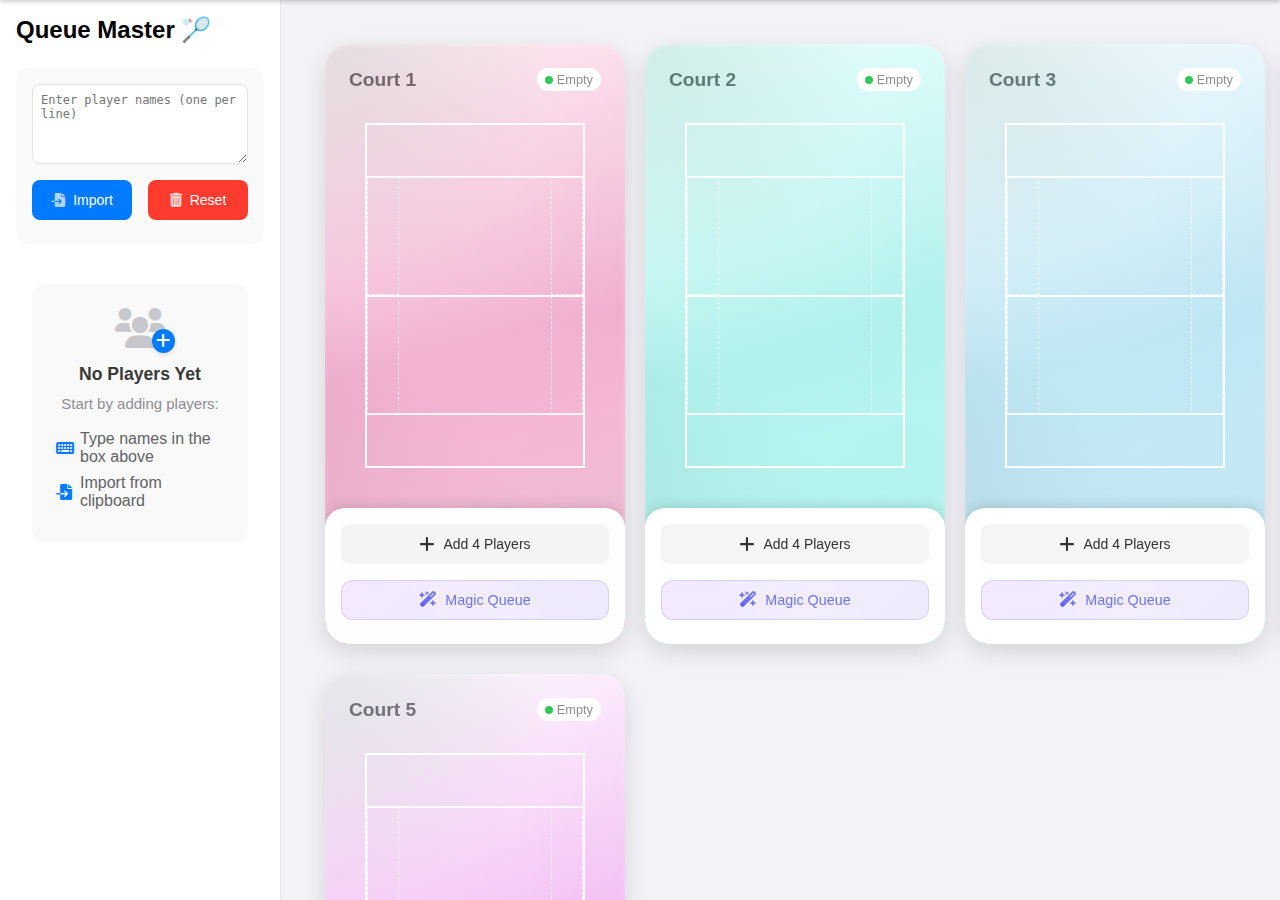
==== commit 12585ec4: "reset fix" ====
--- a/index.html
+++ b/index.html
@@ -58,12 +58,14 @@
                     </div>
                     <div class="import-section">
                         <textarea id="playerImport" placeholder="Enter player names (one per line)"></textarea>
-                        <button id="importButton" class="secondary-button">
-                            <i class="fas fa-file-import"></i> Import Players
-                        </button>
-                        <button id="resetButton" class="danger-button">
-                            <i class="fas fa-trash-alt"></i> Reset All Data
-                        </button>
+                        <div class="button-container">
+                            <button id="importButton" class="secondary-button">
+                                <i class="fas fa-file-import"></i> Import
+                            </button>
+                            <button id="resetButton" class="danger-button">
+                                <i class="fas fa-trash-alt"></i> Reset
+                            </button>
+                        </div>
                     </div>
                     <div class="players-list" id="playersList">
                         <!-- Players will be dynamically added here -->
@@ -83,12 +85,14 @@
                 </div>
                 <div class="import-section">
                     <textarea id="mobilePlayerImport" placeholder="Enter player names (one per line)"></textarea>
-                    <button id="mobileImportButton" class="secondary-button">
-                        <i class="fas fa-file-import"></i> Import Players
-                    </button>
-                    <button id="mobileResetButton" class="danger-button">
-                        <i class="fas fa-trash-alt"></i> Reset All Data
-                    </button>
+                    <div class="button-container">
+                        <button id="mobileImportButton" class="secondary-button">
+                            <i class="fas fa-file-import"></i> Import
+                        </button>
+                        <button id="mobileResetButton" class="danger-button">
+                            <i class="fas fa-trash-alt"></i> Reset Data
+                        </button>
+                    </div>
                 </div>
                 <div class="mobile-players-list">
                     <!-- Players will be dynamically added here -->
--- a/styles.css
+++ b/styles.css
@@ -95,11 +95,13 @@
     opacity: 0.9;
 }
 
-.players-list {
+/* Common styles for both desktop and mobile player lists */
+.players-list,
+.mobile-players-list {
     flex: 1;
     overflow-y: auto;
-    padding-right: 4px; /* Space for scrollbar */
-    min-height: 0; /* Important for nested flex scrolling */
+    -webkit-overflow-scrolling: touch;
+    padding: var(--spacing-md);
 }
 
 .player-item {
@@ -2224,7 +2226,7 @@
 
     /* Ensure import section stays within bounds */
     .import-section {
-        width: 100%;
+ 
         max-width: 100%;
         box-sizing: border-box;
     }
@@ -2636,7 +2638,7 @@
     color: #8E8E93;
     background: rgba(142, 142, 147, 0.05);
     border-radius: 12px;
-    margin: var(--spacing-md);
+    
 }
 
 .empty-state-icon {
@@ -2769,4 +2771,128 @@
 @keyframes spin {
     from { transform: rotate(0deg); }
     to { transform: rotate(360deg); }
+}
+
+/* Add these styles to ensure consistent mobile display */
+.mobile-players-list {
+    padding: var(--spacing-md);
+    overflow-y: auto;
+    -webkit-overflow-scrolling: touch;
+    flex: 1;
+    min-height: 0; /* Important for nested flex scrolling */
+}
+
+/* Ensure player items look consistent on mobile */
+.mobile-players-list .player-item {
+    margin-bottom: var(--spacing-sm);
+    padding: var(--spacing-md);
+    background: white;
+    border-radius: 12px;
+    border: 1px solid rgba(0, 0, 0, 0.05);
+}
+
+/* Adjust spacing for mobile view */
+@media (max-width: 768px) {
+    .mobile-players-content {
+        display: flex;
+        flex-direction: column;
+        height: 100%;
+        overflow-y: auto; /* Make entire content scrollable */
+        -webkit-overflow-scrolling: touch;
+        padding-bottom: calc(60px + env(safe-area-inset-bottom));
+    }
+
+    /* Remove fixed positioning styles from import section */
+    .mobile-players-content .import-section {
+        flex-shrink: 0; /* Prevent shrinking */
+        margin: var(--spacing-md);
+        margin-bottom: var(--spacing-md);
+        background: white; /* Make it stand out from the list */
+        border: 1px solid rgba(0, 0, 0, 0.05);
+        box-shadow: 0 2px 8px rgba(0, 0, 0, 0.05);
+    }
+
+    /* Update mobile players list to not be independently scrollable */
+    .mobile-players-list {
+        flex: none; /* Remove flex growing */
+        padding: var(--spacing-md);
+        padding-top: 0; /* Remove top padding since import section has margin */
+    }
+
+    /* Ensure proper spacing between items */
+    .mobile-players-list .player-item:first-child {
+        margin-top: 0;
+    }
+
+    /* Optimize touch targets */
+    .mobile-players-list .player-item {
+        margin-bottom: var(--spacing-md);
+    }
+
+    /* Make buttons more touch-friendly */
+    .button-container {
+        gap: var(--spacing-sm);
+    }
+
+    .secondary-button,
+    .danger-button {
+        height: 44px; /* Slightly taller for better touch targets */
+    }
+}
+
+/* Update import section styles */
+.import-section {
+    flex-shrink: 0;
+    display: flex;
+    flex-direction: column;
+    gap: var(--spacing-md);
+    margin-bottom: var(--spacing-lg);
+    padding: var(--spacing-md);
+    background: rgba(0, 0, 0, 0.02);
+    border-radius: 12px;
+}
+
+/* Add button container */
+.button-container {
+    display: flex;
+    gap: var(--spacing-md);
+}
+
+/* Update button styles */
+.secondary-button,
+.danger-button {
+    flex: 1;
+    height: 40px;
+    padding: var(--spacing-sm) var(--spacing-md);
+    border-radius: 8px;
+    font-size: 14px;
+    display: flex;
+    align-items: center;
+    justify-content: center;
+    gap: var(--spacing-sm);
+    cursor: pointer;
+    transition: opacity 0.2s;
+    border: none;
+}
+
+.secondary-button {
+    background-color: var(--primary-color);
+    color: white;
+}
+
+.danger-button {
+    background-color: #FF3B30;
+    color: white;
+}
+
+.secondary-button:hover,
+.danger-button:hover {
+    opacity: 0.9;
+}
+
+/* Mobile specific adjustments */
+@media (max-width: 768px) {
+    .button-container {
+        gap: var(--spacing-sm); /* Slightly smaller gap on mobile */
+    }
 }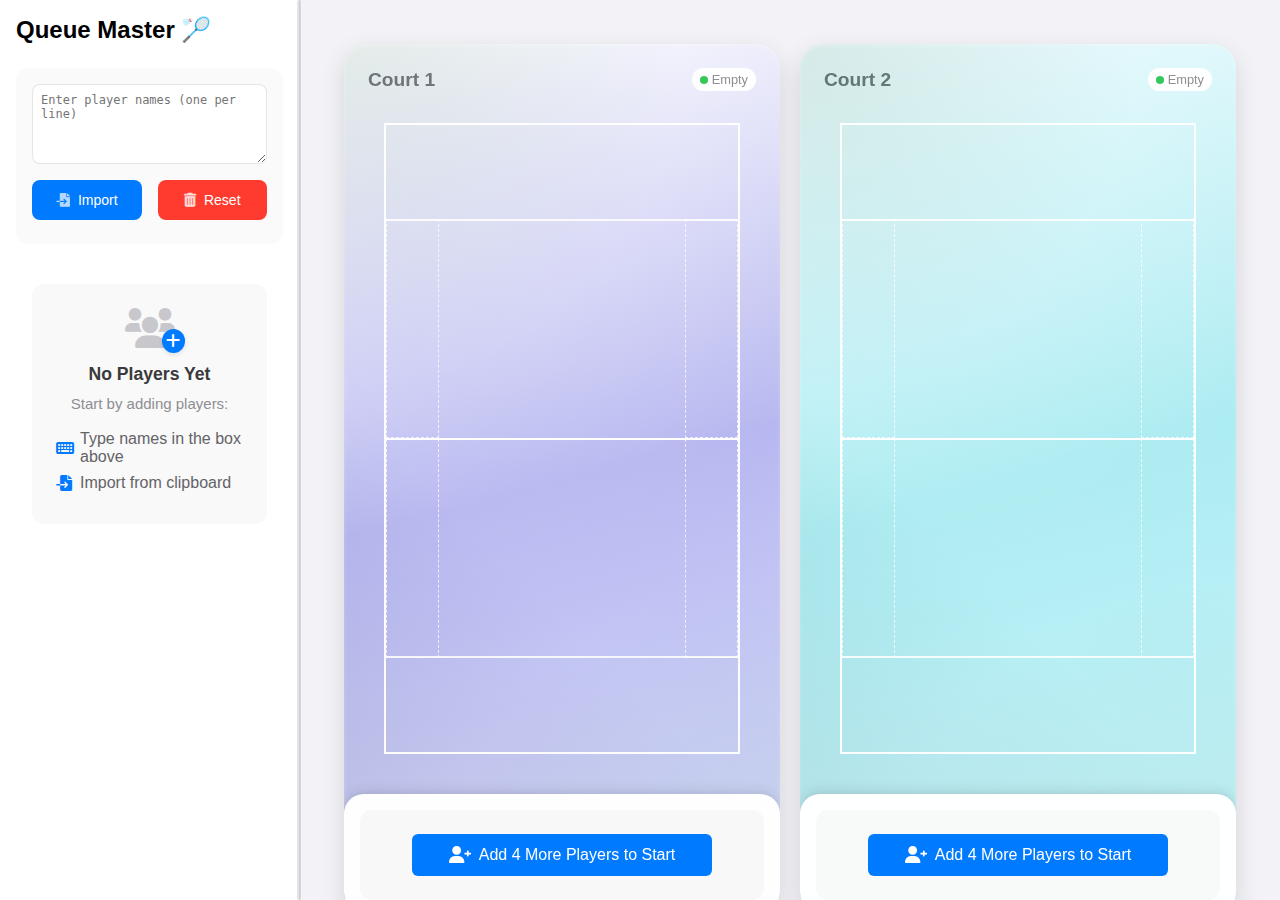
==== commit b06d8348: "GA" ====
--- a/index.html
+++ b/index.html
@@ -22,6 +22,7 @@
     <meta http-equiv="Cache-Control" content="no-cache, no-store, must-revalidate">
     <meta http-equiv="Pragma" content="no-cache">
     <meta http-equiv="Expires" content="0">
+    
     <script src="app.js?v=1.0.1" defer></script>
     <!-- Force reload for Safari -->
     <script>
@@ -35,6 +36,15 @@
                 }
             });
         }
+    </script>
+
+    <!-- Google Analytics -->
+    <script async src="https://www.googletagmanager.com/gtag/js?id=G-JLLD2TVVSX"></script>
+    <script>
+        window.dataLayer = window.dataLayer || [];
+        function gtag(){dataLayer.push(arguments);}
+        gtag('js', new Date());
+        gtag('config', 'G-JLLD2TVVSX');
     </script>
 </head>
 <body>
--- a/styles.css
+++ b/styles.css
@@ -34,17 +34,24 @@
 
 .container {
     display: flex;
-    min-height: 100vh;
+    position: relative;
+    height: 100vh;
+    overflow: hidden;
 }
 
 .sidebar {
-    width: var(--sidebar-width);
+    position: relative; /* For absolute positioning of drag handle */
+    min-width: 200px;
+    max-width: 600px;
+    width: 300px; /* Default width */
+    transition: width 0.2s ease; /* Smooth width changes */
     background-color: white;
     border-right: 1px solid #E5E5EA;
     padding: var(--spacing-md);
     display: flex;
     flex-direction: column;
     min-height: 0; /* Important for nested flex scrolling */
+    z-index: 10; /* Ensure sidebar is above other content */
 }
 
 .sidebar-header {
@@ -110,10 +117,12 @@
     background: white;
     margin-bottom: var(--spacing-sm);
     display: flex;
-    align-items: center;
+    align-items: flex-start; /* Change from center to flex-start */
     justify-content: space-between;
     transition: all 0.2s ease;
     border: 1px solid rgba(0, 0, 0, 0.05);
+    min-width: 0; /* Enable flex item shrinking */
+    gap: var(--spacing-md); /* Add gap between info and statuses */
 }
 
 .player-item:hover {
@@ -125,11 +134,17 @@
     display: flex;
     flex-direction: column;
     gap: 4px;
+    min-width: 0; /* Enable flex item shrinking */
+    flex: 1; /* Allow it to grow and shrink */
 }
 
 .player-name {
     font-weight: 500;
     color: #333;
+    white-space: nowrap;
+    overflow: hidden;
+    text-overflow: ellipsis;
+    min-width: 0; /* Enable text truncation */
 }
 
 .player-stats {
@@ -139,6 +154,7 @@
     font-size: 0.85em;
     color: #666;
     flex-wrap: wrap;
+    min-width: 0; /* Enable flex item shrinking */
 }
 
 .games-played, .last-game, .status-badge {
@@ -160,10 +176,11 @@
     gap: 4px;
     flex-wrap: wrap;
     justify-content: flex-end;
+    flex-shrink: 0; /* Prevent status badges from shrinking */
 }
 
 .status-badge {
-    font-size: 1em; /* Match other stats size */
+    font-size: 0.85em;
     padding: 2px 6px;
     border-radius: 4px;
     display: flex;
@@ -171,6 +188,8 @@
     gap: 4px;
     background: rgba(0, 0, 0, 0.05);
     color: #666;
+    flex-shrink: 0; /* Prevent badge from shrinking */
+    white-space: nowrap; /* Prevent text wrapping */
 }
 
 .status-badge i {
@@ -243,8 +262,12 @@
 }
 
 .main-content {
-    flex-grow: 1;
+    flex: 1;
+    min-width: 0; /* Allow content to shrink below its preferred width */
+    overflow-y: auto;
     padding: var(--spacing-lg);
+    position: relative;
+    z-index: 5; /* Below sidebar but above other content */
 }
 
 .courts-container {
@@ -2561,6 +2584,9 @@
 .player-header {
     display: flex;
     align-items: center;
+    gap: 8px;
+    flex-wrap: wrap; /* Allow wrapping for small screens */
+    min-width: 0; /* Enable flex item shrinking */
 }
 
 .skill-badge {
@@ -2572,7 +2598,8 @@
     font-weight: 500;
     min-width: 48px;
     justify-content: center;
-    white-space: nowrap; /* Prevent wrapping */
+    white-space: nowrap;
+    flex-shrink: 0; /* Prevent badge from shrinking */
 }
 
 .skill-badge.level-1 { background: #E1E1E1; color: #666; }    /* Novice */
@@ -2895,4 +2922,122 @@
     .button-container {
         gap: var(--spacing-sm); /* Slightly smaller gap on mobile */
     }
+}
+
+/* Sidebar drag handle */
+.sidebar-drag-handle {
+    position: absolute;
+    top: 0;
+    right: -8px;
+    width: 16px;
+    height: 100%;
+    cursor: col-resize;
+    z-index: 1000; /* Ensure it's above everything */
+    display: flex;
+    align-items: center;
+    justify-content: center;
+    background: transparent;
+    touch-action: none; /* Prevent scrolling while dragging on touch devices */
+}
+
+/* Visual indicator for the drag handle */
+.drag-handle-line {
+    width: 4px;
+    height: 100%;
+    background: rgba(0, 0, 0, 0.1);
+    border-radius: 2px;
+    transition: background-color 0.2s;
+}
+
+.sidebar-drag-handle:hover .drag-handle-line {
+    background: rgba(0, 0, 0, 0.2);
+    box-shadow: 0 0 0 4px rgba(0, 0, 0, 0.05);
+}
+
+.sidebar-dragging .drag-handle-line {
+    background: var(--primary-color);
+    box-shadow: 0 0 0 4px rgba(0, 122, 255, 0.1);
+}
+
+/* Prevent text selection while dragging */
+.sidebar-dragging {
+    user-select: none !important;
+    cursor: col-resize !important;
+}
+
+.sidebar-dragging * {
+    user-select: none !important;
+    pointer-events: none;
+}
+
+/* Update sidebar styles */
+.sidebar {
+    position: relative;
+    min-width: 200px;
+    max-width: 600px;
+    width: 300px;
+    transition: width 0.2s ease;
+    z-index: 100;
+    will-change: width;
+}
+
+/* When dragging, disable transitions */
+.sidebar-dragging .sidebar {
+    transition: none;
+}
+
+/* Add responsive adjustments for very small screens */
+@media (max-width: 400px) {
+    .player-item {
+        flex-direction: column;
+        align-items: stretch;
+    }
+
+    .player-statuses {
+        justify-content: flex-start;
+        margin-top: var(--spacing-sm);
+    }
+}
+
+/* Update sidebar styles for collapse animation */
+.sidebar {
+    position: relative;
+    min-width: 0; /* Allow complete collapse */
+    max-width: 600px;
+    width: 300px;
+    transition: width 0.2s ease;
+    z-index: 100;
+    will-change: width;
+}
+
+/* Handle collapsed state */
+.container.sidebar-collapsed .sidebar {
+    width: 0 !important;
+    min-width: 0;
+    padding: 0;
+    border: none;
+}
+
+/* Adjust toggle button position */
+.sidebar-toggle-btn {
+    position: absolute;
+    left: 100%;
+    top: 20px;
+    z-index: 101;
+    background: white;
+    border: 1px solid #E5E5EA;
+    border-left: none;
+    padding: 8px;
+    border-radius: 0 4px 4px 0;
+    cursor: pointer;
+    transition: transform 0.2s ease;
+}
+
+.container.sidebar-collapsed .sidebar-toggle-btn {
+    transform: translateX(-100%);
+}
+
+/* Hide drag handle when collapsed */
+.container.sidebar-collapsed .sidebar-drag-handle {
+    display: none;
 }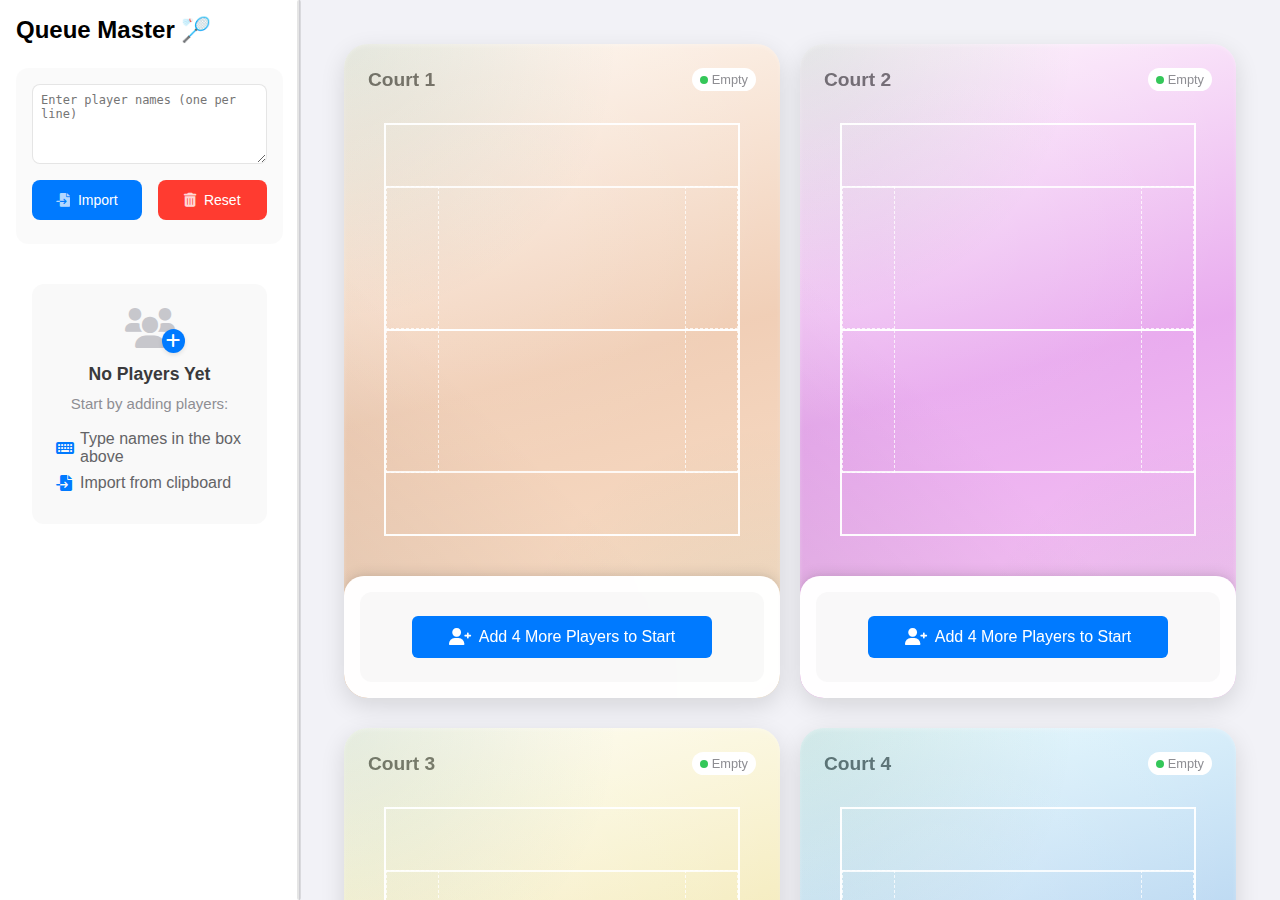
==== commit d7c7c573: "SEO" ====
--- a/index.html
+++ b/index.html
@@ -3,7 +3,28 @@
 <head>
     <meta charset="UTF-8">
     <meta name="viewport" content="width=device-width, initial-scale=1.0, maximum-scale=1.0, user-scalable=no">
-    <title>Badminton Queue Manager</title>
+    
+    <!-- Primary Meta Tags -->
+    <title>Queue Master - Badminton Court Management System</title>
+    <meta name="title" content="Queue Master - Badminton Court Management">
+    <meta name="description" content="Efficiently manage badminton courts, player queues, and game rotations. Perfect for clubs and tournaments with real-time court tracking and fair play management.">
+    <meta name="keywords" content="badminton, court management, queue system, sports management, badminton club, tournament management">
+    
+    <!-- Open Graph / Facebook -->
+    <meta property="og:type" content="website">
+    <meta property="og:url" content="https://queuemaster.site/">
+    <meta property="og:title" content="Queue Master - Badminton Court Management">
+    <meta property="og:description" content="Efficiently manage badminton courts, player queues, and game rotations. Perfect for clubs and tournaments.">
+    <meta property="og:image" content="metapreview.png">
+
+    <!-- Twitter -->
+    <meta property="twitter:card" content="summary_large_image">
+    <meta property="twitter:url" content="https://queuemaster.site/">
+    <meta property="twitter:title" content="Queue Master - Badminton Court Management">
+    <meta property="twitter:description" content="Efficiently manage badminton courts, player queues, and game rotations. Perfect for clubs and tournaments.">
+    <meta property="twitter:image" content="metapreview.png">
+
+    <!-- Existing meta tags -->
     <link rel="manifest" href="manifest.json">
     <meta name="theme-color" content="#0E6F67">
     <link rel="apple-touch-icon" href="icons/icon-192x192.png">
@@ -46,6 +67,35 @@
         gtag('js', new Date());
         gtag('config', 'G-JLLD2TVVSX');
     </script>
+
+    <!-- Structured Data -->
+    <script type="application/ld+json">
+    {
+        "@context": "https://schema.org",
+        "@type": "SoftwareApplication",
+        "name": "Queue Master",
+        "applicationCategory": "SportsApplication",
+        "operatingSystem": "Any",
+        "offers": {
+            "@type": "Offer",
+            "price": "0",
+            "priceCurrency": "USD"
+        },
+        "description": "A comprehensive badminton court and queue management system for clubs and tournaments.",
+        "aggregateRating": {
+            "@type": "AggregateRating",
+            "ratingValue": "4.8",
+            "ratingCount": "150"
+        },
+        "featureList": [
+            "Real-time court management",
+            "Intelligent queue system",
+            "Player rotation tracking",
+            "Offline support",
+            "Mobile-friendly interface"
+        ]
+    }
+    </script>
 </head>
 <body>
     <div class="mobile-tabs">
--- a/styles.css
+++ b/styles.css
@@ -293,7 +293,7 @@
 }
 
 .court-2d {
-    aspect-ratio: 1 / 2;
+    aspect-ratio: 1 / 1.5;
     width: 100%;
     position: relative;
     display: flex;
@@ -2634,6 +2634,8 @@
     transition: all 0.2s ease;
 }
 
+
+
 .level-btn:hover:not(:disabled) {
     background: rgba(0, 0, 0, 0.1);
     color: #333;
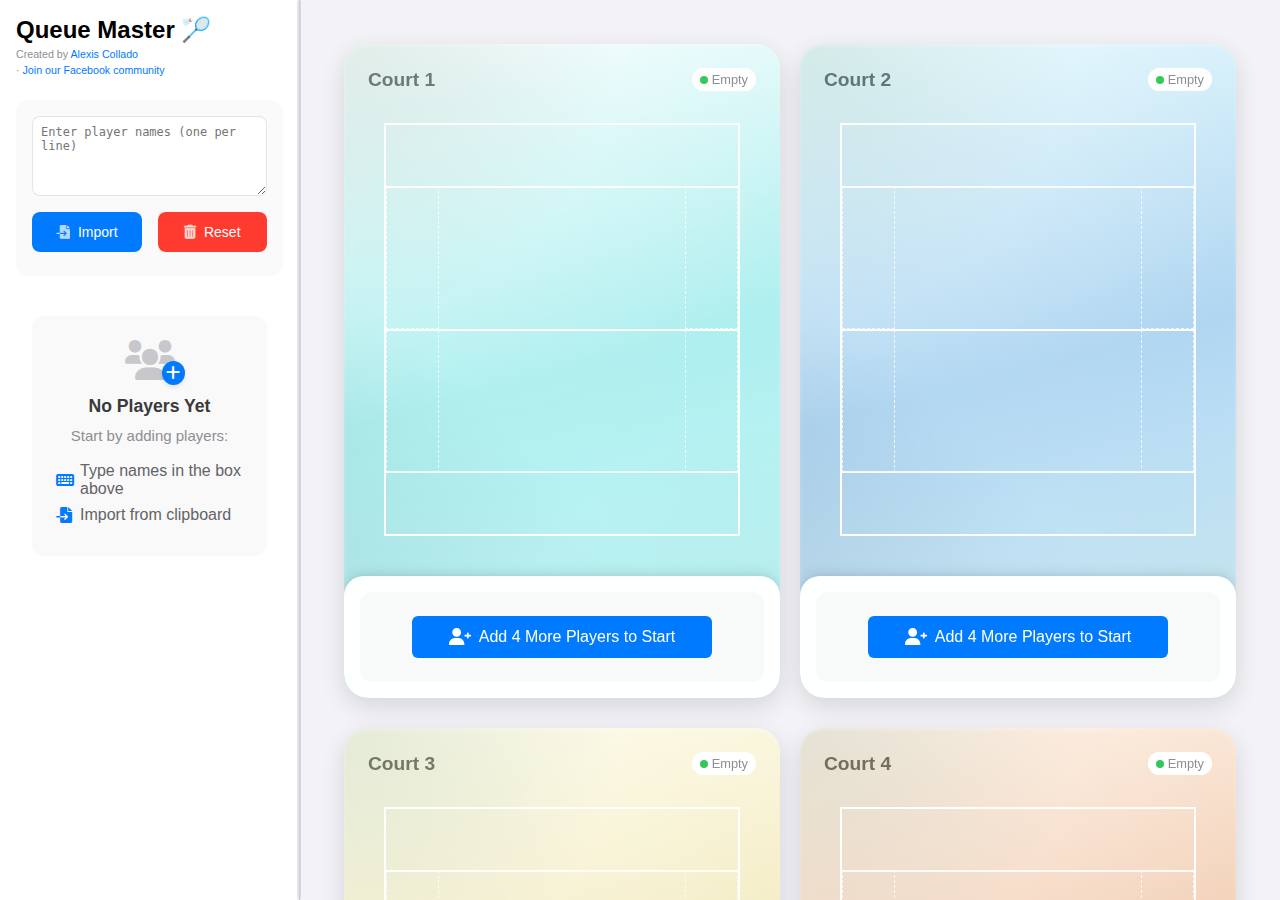
==== commit f703e098: "community links" ====
--- a/index.html
+++ b/index.html
@@ -115,6 +115,10 @@
                 <aside class="sidebar">
                     <div class="sidebar-header">
                         <h2>Queue Master 🏸</h2>
+                        <div class="credit-line">
+                            <small>Created by <a href="https://alexiscollado.com" target="_blank" rel="noopener noreferrer">Alexis Collado</a></small>
+                            <small>· <a href="https://www.facebook.com/groups/1302800987503905" target="_blank" rel="noopener noreferrer">Join our Facebook community</a></small>
+                        </div>
                     </div>
                     <div class="import-section">
                         <textarea id="playerImport" placeholder="Enter player names (one per line)"></textarea>
@@ -142,6 +146,10 @@
             <div class="mobile-players-content">
                 <div class="sidebar-header">
                     <h2>Queue Master 🏸</h2>
+                    <div class="credit-line">
+                        <small>Created by <a href="https://alexiscollado.com" target="_blank" rel="noopener noreferrer">Alexis Collado</a></small>
+                        <small>· <a href="https://www.facebook.com/groups/1302800987503905" target="_blank" rel="noopener noreferrer">Join our Facebook community</a></small>
+                    </div>
                 </div>
                 <div class="import-section">
                     <textarea id="mobilePlayerImport" placeholder="Enter player names (one per line)"></textarea>
--- a/styles.css
+++ b/styles.css
@@ -3042,4 +3042,23 @@
 /* Hide drag handle when collapsed */
 .container.sidebar-collapsed .sidebar-drag-handle {
     display: none;
+}
+
+.credit-line {
+    font-size: 0.8em;
+    color: #8E8E93;
+    margin-top: 4px;
+    display: flex;
+    gap: 4px;
+    flex-wrap: wrap;
+}
+
+.credit-line a {
+    color: var(--primary-color);
+    text-decoration: none;
+    transition: opacity 0.2s ease;
+}
+
+.credit-line a:hover {
+    opacity: 0.8;
 }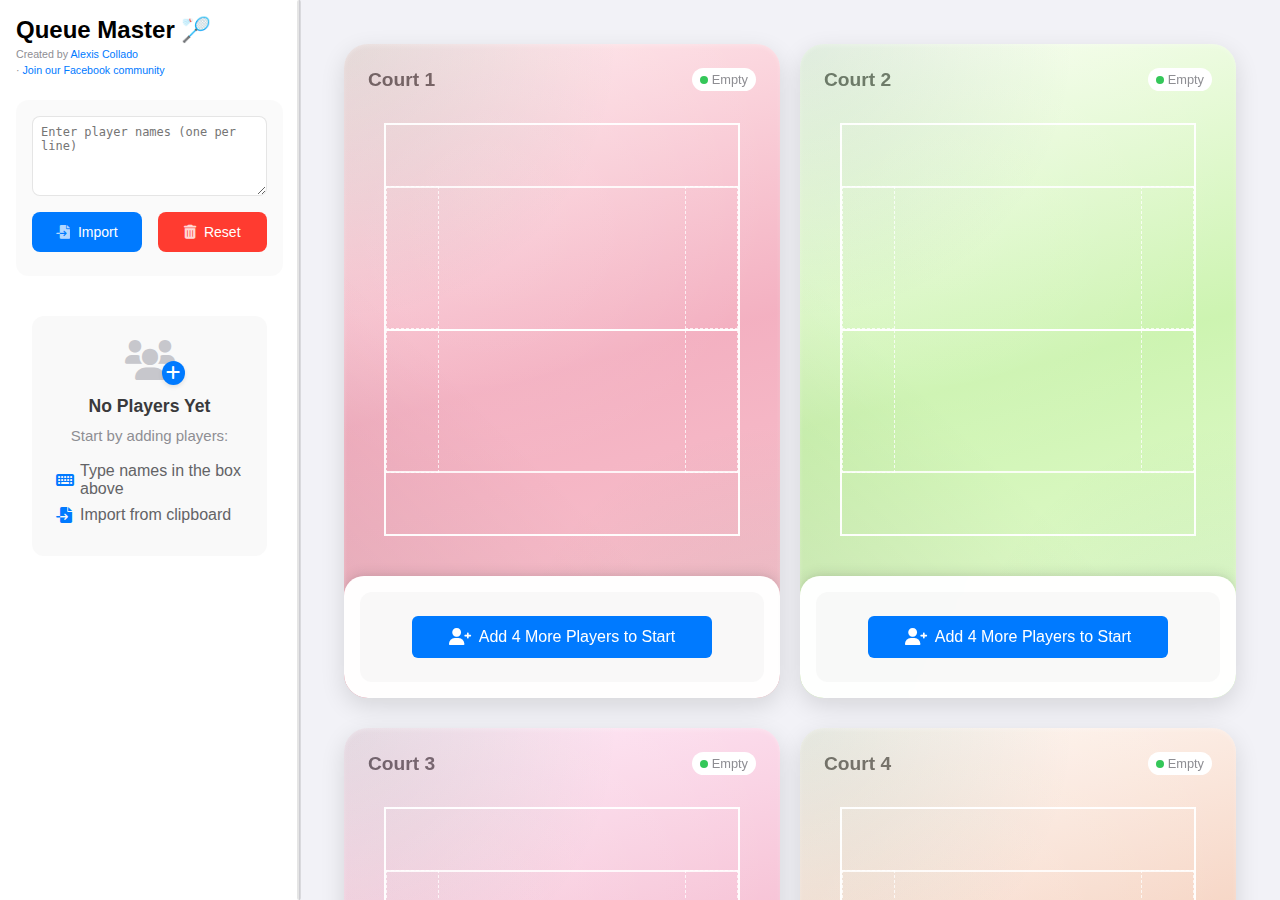
==== commit cb89abe7: "favicon" ====
--- a/index.html
+++ b/index.html
@@ -4,34 +4,36 @@
     <meta charset="UTF-8">
     <meta name="viewport" content="width=device-width, initial-scale=1.0, maximum-scale=1.0, user-scalable=no">
     
+    <!-- Favicons -->
+    <link rel="icon" type="image/png" sizes="32x32" href="icons/icon-32x32.png  ">
+    <link rel="icon" type="image/png" sizes="16x16" href="icons/icon-16x16.png">
+    <link rel="apple-touch-icon" sizes="180x180" href="icons/icon-180x180.png">
+    <link rel="mask-icon" href="icons/safari-pinned-tab.svg" color="#0E6F67">
+    <meta name="msapplication-TileColor" content="#0E6F67">
+    <meta name="theme-color" content="#0E6F67">
+    
     <!-- Primary Meta Tags -->
     <title>Queue Master - Badminton Court Management System</title>
     <meta name="title" content="Queue Master - Badminton Court Management">
-    <meta name="description" content="Efficiently manage badminton courts, player queues, and game rotations. Perfect for clubs and tournaments with real-time court tracking and fair play management.">
+    <meta name="description" content="Efficiently manage badminton courts, player queues, and game rotations. Perfect for badminton clubs who want real-time court tracking and fair play management.">
     <meta name="keywords" content="badminton, court management, queue system, sports management, badminton club, tournament management">
     
     <!-- Open Graph / Facebook -->
     <meta property="og:type" content="website">
     <meta property="og:url" content="https://queuemaster.site/">
     <meta property="og:title" content="Queue Master - Badminton Court Management">
-    <meta property="og:description" content="Efficiently manage badminton courts, player queues, and game rotations. Perfect for clubs and tournaments.">
+    <meta property="og:description" content="Efficiently manage badminton courts, player queues, and game rotations. Perfect for badminton clubs who want real-time court tracking and fair play management.">
     <meta property="og:image" content="metapreview.png">
 
     <!-- Twitter -->
     <meta property="twitter:card" content="summary_large_image">
     <meta property="twitter:url" content="https://queuemaster.site/">
     <meta property="twitter:title" content="Queue Master - Badminton Court Management">
-    <meta property="twitter:description" content="Efficiently manage badminton courts, player queues, and game rotations. Perfect for clubs and tournaments.">
+    <meta property="twitter:description" content="Efficiently manage badminton courts, player queues, and game rotations. Perfect for badminton clubs who want real-time court tracking and fair play management.">
     <meta property="twitter:image" content="metapreview.png">
 
     <!-- Existing meta tags -->
     <link rel="manifest" href="manifest.json">
-    <meta name="theme-color" content="#0E6F67">
-    <link rel="apple-touch-icon" href="icons/icon-192x192.png">
-    <!-- Add iOS specific meta tags -->
-    <meta name="apple-mobile-web-app-capable" content="yes">
-    <meta name="apple-mobile-web-app-status-bar-style" content="black-translucent">
-    <meta name="apple-mobile-web-app-title" content="Queue Master">
     <link rel="stylesheet" href="styles.css?v=1.0.1">
     <link rel="stylesheet" href="https://cdnjs.cloudflare.com/ajax/libs/font-awesome/6.0.0/css/all.min.css">
     <!-- Add splash screen images for iOS -->
